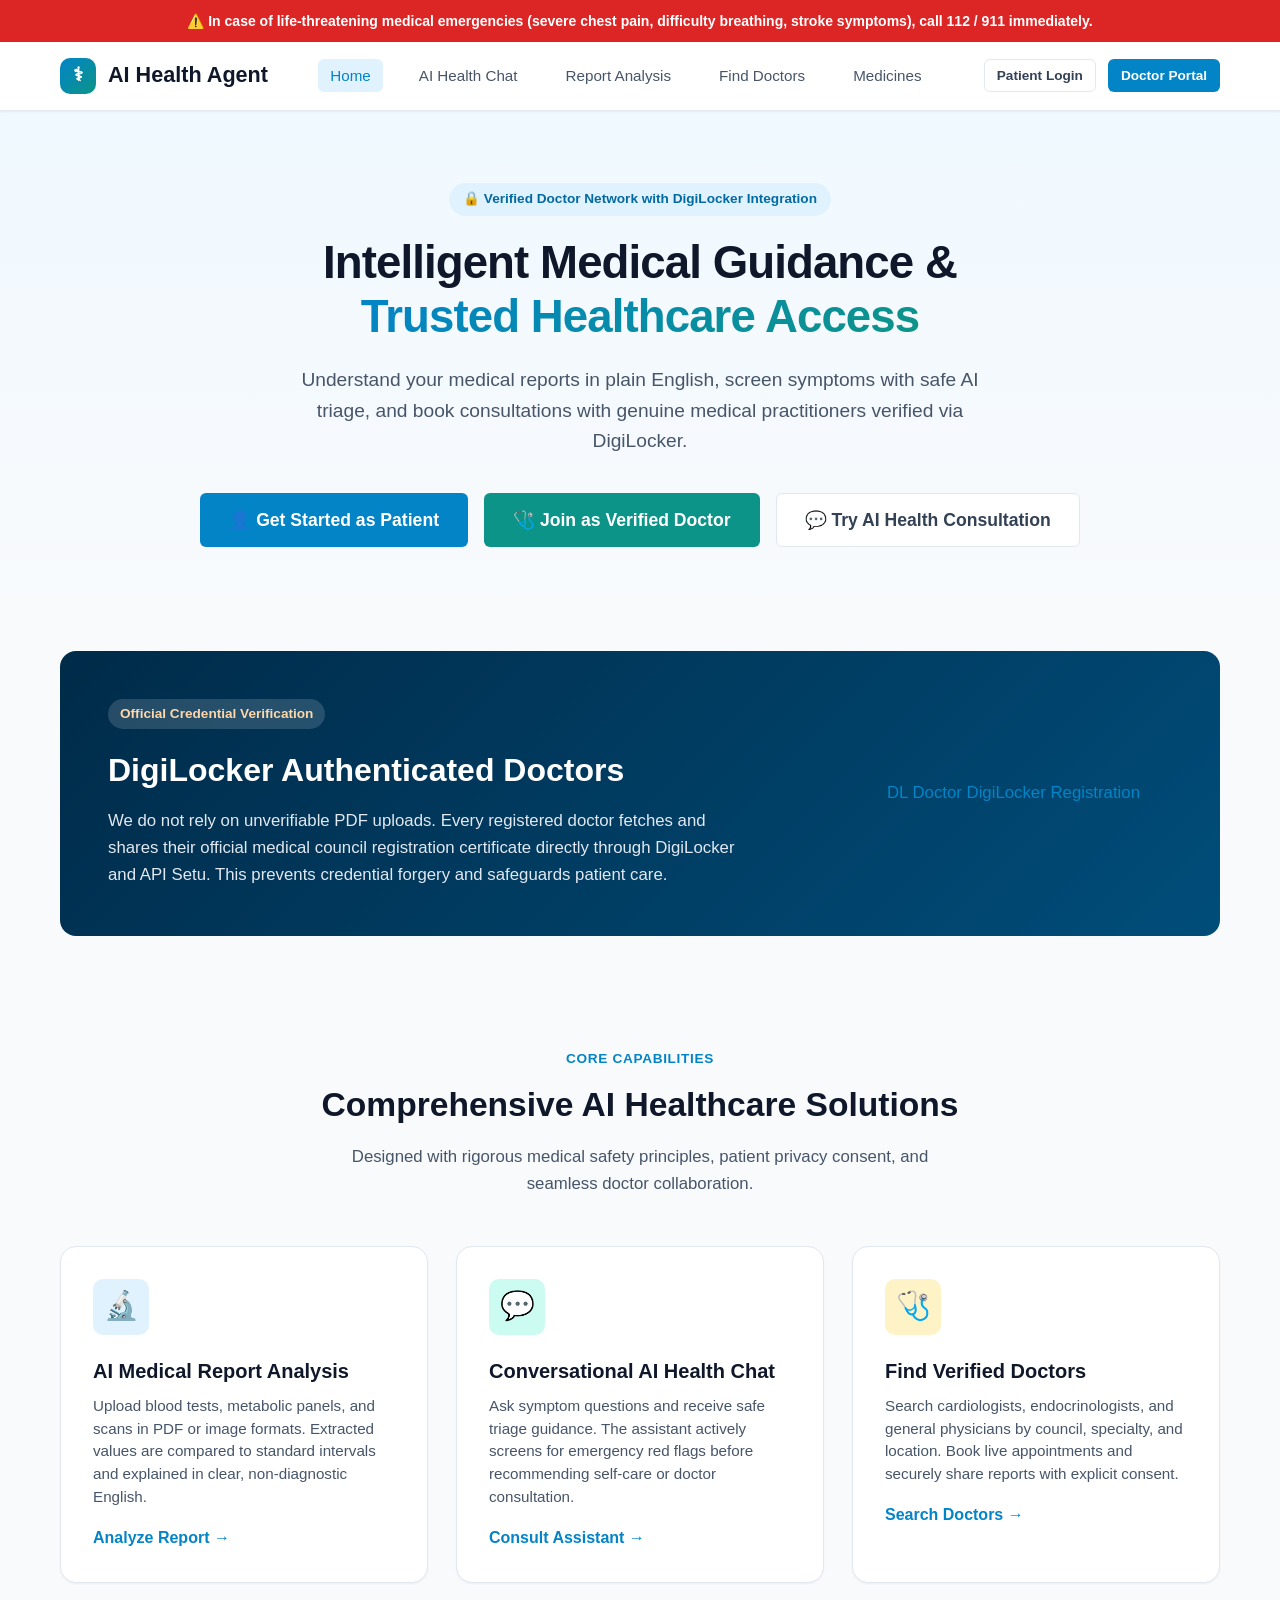
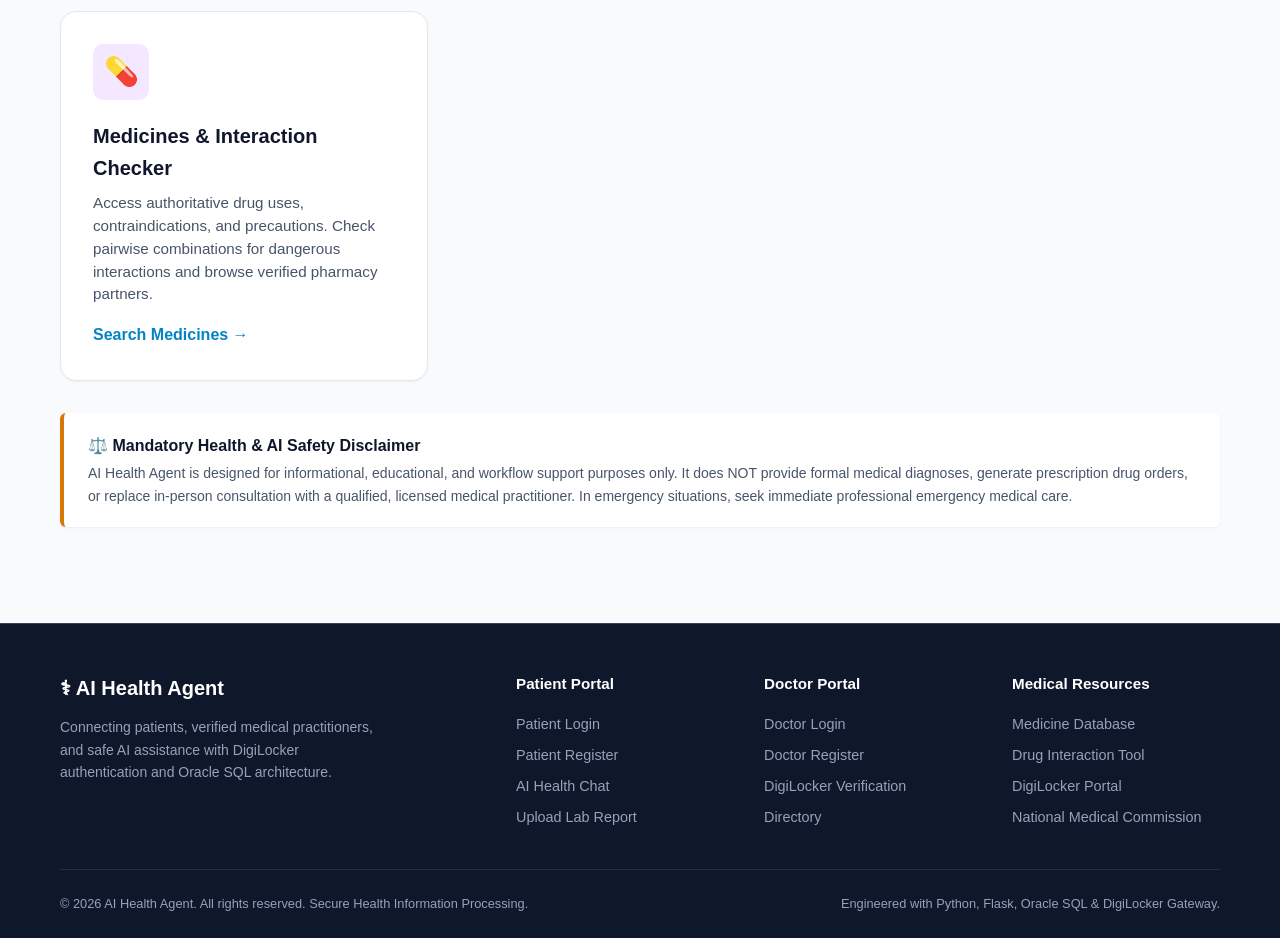
==== frontend/index.html @ 98cfba6a "Initial commit: Complete AI Health Agent with DigiLocker verification, Oracle SQL schema, Flask back" ====
<!DOCTYPE html>
<html lang="en">
<head>
  <meta charset="UTF-8">
  <meta name="viewport" content="width=device-width, initial-scale=1.0">
  <title>AI Health Agent — Intelligent Medical Guidance & Doctor Verification</title>
  <link rel="stylesheet" href="css/style.css">
</head>
<body>

  <!-- Emergency Warning Bar -->
  <div class="emergency-banner">
    ⚠️ In case of life-threatening medical emergencies (severe chest pain, difficulty breathing, stroke symptoms), call 112 / 911 immediately.
  </div>

  <!-- Navigation -->
  <header class="navbar">
    <div class="container nav-content">
      <a href="index.html" class="brand-logo">
        <div class="logo-icon">⚕</div>
        <span>AI Health Agent</span>
      </a>

      <nav>
        <ul class="nav-links">
          <li><a href="index.html" class="nav-link active">Home</a></li>
          <li><a href="health-chat.html" class="nav-link">AI Health Chat</a></li>
          <li><a href="report-analysis.html" class="nav-link">Report Analysis</a></li>
          <li><a href="doctor-search.html" class="nav-link">Find Doctors</a></li>
          <li><a href="medicine-search.html" class="nav-link">Medicines</a></li>
        </ul>
      </nav>

      <div class="nav-actions" id="nav-actions">
        <a href="patient-login.html" class="btn btn-outline btn-sm">Patient Login</a>
        <a href="doctor-login.html" class="btn btn-primary btn-sm">Doctor Portal</a>
      </div>
    </div>
  </header>

  <!-- Hero Section -->
  <section class="hero-section">
    <div class="container">
      <div class="hero-badge">
        🔒 Verified Doctor Network with DigiLocker Integration
      </div>
      <h1 class="hero-title">
        Intelligent Medical Guidance &<br><span>Trusted Healthcare Access</span>
      </h1>
      <p class="hero-subtitle">
        Understand your medical reports in plain English, screen symptoms with safe AI triage, and book consultations with genuine medical practitioners verified via DigiLocker.
      </p>

      <div class="hero-ctas">
        <a href="patient-register.html" class="btn btn-primary btn-lg">
          👤 Get Started as Patient
        </a>
        <a href="doctor-register.html" class="btn btn-secondary btn-lg">
          🩺 Join as Verified Doctor
        </a>
        <a href="health-chat.html" class="btn btn-outline btn-lg">
          💬 Try AI Health Consultation
        </a>
      </div>
    </div>
  </section>

  <!-- DigiLocker Spotlight Section -->
  <section class="container">
    <div class="verification-spotlight">
      <div class="spotlight-content">
        <div class="spotlight-badge">Official Credential Verification</div>
        <h2 class="spotlight-title">DigiLocker Authenticated Doctors</h2>
        <p class="spotlight-desc">
          We do not rely on unverifiable PDF uploads. Every registered doctor fetches and shares their official medical council registration certificate directly through DigiLocker and API Setu. This prevents credential forgery and safeguards patient care.
        </p>
      </div>
      <div>
        <a href="doctor-register.html" class="btn-digilocker" style="font-size:1.05rem; padding:1rem 2rem;">
          <span class="digilocker-emblem">DL</span> Doctor DigiLocker Registration
        </a>
      </div>
    </div>
  </section>

  <!-- Features Section -->
  <section class="features-section">
    <div class="container">
      <div class="section-header">
        <div class="section-tag">Core Capabilities</div>
        <h2 class="section-title">Comprehensive AI Healthcare Solutions</h2>
        <p class="section-desc">Designed with rigorous medical safety principles, patient privacy consent, and seamless doctor collaboration.</p>
      </div>

      <div class="features-grid">
        <!-- Feature 1: Report Analysis -->
        <div class="feature-card">
          <div class="feature-icon-wrapper icon-blue">🔬</div>
          <h3 class="feature-title">AI Medical Report Analysis</h3>
          <p class="feature-desc">
            Upload blood tests, metabolic panels, and scans in PDF or image formats. Extracted values are compared to standard intervals and explained in clear, non-diagnostic English.
          </p>
          <a href="report-analysis.html" style="display:inline-block; margin-top:1rem; font-weight:600;">Analyze Report →</a>
        </div>

        <!-- Feature 2: Conversational Triage -->
        <div class="feature-card">
          <div class="feature-icon-wrapper icon-teal">💬</div>
          <h3 class="feature-title">Conversational AI Health Chat</h3>
          <p class="feature-desc">
            Ask symptom questions and receive safe triage guidance. The assistant actively screens for emergency red flags before recommending self-care or doctor consultation.
          </p>
          <a href="health-chat.html" style="display:inline-block; margin-top:1rem; font-weight:600;">Consult Assistant →</a>
        </div>

        <!-- Feature 3: Verified Doctor Search -->
        <div class="feature-card">
          <div class="feature-icon-wrapper icon-amber">🩺</div>
          <h3 class="feature-title">Find Verified Doctors</h3>
          <p class="feature-desc">
            Search cardiologists, endocrinologists, and general physicians by council, specialty, and location. Book live appointments and securely share reports with explicit consent.
          </p>
          <a href="doctor-search.html" style="display:inline-block; margin-top:1rem; font-weight:600;">Search Doctors →</a>
        </div>

        <!-- Feature 4: Medicine Compendium -->
        <div class="feature-card">
          <div class="feature-icon-wrapper icon-purple">💊</div>
          <h3 class="feature-title">Medicines & Interaction Checker</h3>
          <p class="feature-desc">
            Access authoritative drug uses, contraindications, and precautions. Check pairwise combinations for dangerous interactions and browse verified pharmacy partners.
          </p>
          <a href="medicine-search.html" style="display:inline-block; margin-top:1rem; font-weight:600;">Search Medicines →</a>
        </div>
      </div>

      <!-- Legal and Medical Disclaimer -->
      <div class="disclaimer-card">
        <div class="disclaimer-title">
          ⚖️ Mandatory Health & AI Safety Disclaimer
        </div>
        <div class="disclaimer-text">
          AI Health Agent is designed for informational, educational, and workflow support purposes only. It does NOT provide formal medical diagnoses, generate prescription drug orders, or replace in-person consultation with a qualified, licensed medical practitioner. In emergency situations, seek immediate professional emergency medical care.
        </div>
      </div>
    </div>
  </section>

  <!-- Footer -->
  <footer class="footer">
    <div class="container">
      <div class="footer-grid">
        <div>
          <div class="footer-brand">⚕ AI Health Agent</div>
          <p class="footer-text">
            Connecting patients, verified medical practitioners, and safe AI assistance with DigiLocker authentication and Oracle SQL architecture.
          </p>
        </div>
        <div>
          <h4 class="footer-col-title">Patient Portal</h4>
          <ul class="footer-links">
            <li><a href="patient-login.html">Patient Login</a></li>
            <li><a href="patient-register.html">Patient Register</a></li>
            <li><a href="health-chat.html">AI Health Chat</a></li>
            <li><a href="report-analysis.html">Upload Lab Report</a></li>
          </ul>
        </div>
        <div>
          <h4 class="footer-col-title">Doctor Portal</h4>
          <ul class="footer-links">
            <li><a href="doctor-login.html">Doctor Login</a></li>
            <li><a href="doctor-register.html">Doctor Register</a></li>
            <li><a href="doctor-dashboard.html">DigiLocker Verification</a></li>
            <li><a href="doctor-search.html">Directory</a></li>
          </ul>
        </div>
        <div>
          <h4 class="footer-col-title">Medical Resources</h4>
          <ul class="footer-links">
            <li><a href="medicine-search.html">Medicine Database</a></li>
            <li><a href="medicine-search.html">Drug Interaction Tool</a></li>
            <li><a href="https://digitallocker.gov.in" target="_blank" rel="noopener">DigiLocker Portal</a></li>
            <li><a href="https://www.nmc.org.in" target="_blank" rel="noopener">National Medical Commission</a></li>
          </ul>
        </div>
      </div>

      <div class="footer-bottom">
        <div>&copy; 2026 AI Health Agent. All rights reserved. Secure Health Information Processing.</div>
        <div>Engineered with Python, Flask, Oracle SQL & DigiLocker Gateway.</div>
      </div>
    </div>
  </footer>

  <script src="js/auth.js"></script>
</body>
</html>
---- frontend/css/style.css ----
/* =============================================================================
   AI HEALTH AGENT — CORE DESIGN SYSTEM (style.css)
   Clean, accessible, medical-grade styling with responsive typography & colors
   ============================================================================= */

:root {
  --primary: #0284c7;         /* Clinical Blue */
  --primary-hover: #0369a1;
  --primary-light: #e0f2fe;
  --secondary: #0d9488;       /* Medical Teal */
  --secondary-hover: #0f766e;
  --secondary-light: #ccfbf1;
  --dark: #0f172a;            /* Slate Dark */
  --slate-700: #334155;
  --slate-600: #475569;
  --slate-400: #94a3b8;
  --slate-200: #e2e8f0;
  --slate-100: #f1f5f9;
  --slate-50: #f8fafc;
  --white: #ffffff;

  /* Status Colors */
  --success: #16a34a;
  --success-light: #dcfce7;
  --warning: #d97706;
  --warning-light: #fef3c7;
  --danger: #dc2626;          /* Emergency Red */
  --danger-light: #fee2e2;
  --info: #2563eb;
  --info-light: #dbeafe;

  /* DigiLocker Official Accent */
  --digilocker-blue: #003366;
  --digilocker-orange: #f26522;

  /* Fonts & Shadows */
  --font-main: -apple-system, BlinkMacSystemFont, "Segoe UI", Roboto, "Helvetica Neue", Arial, sans-serif;
  --shadow-sm: 0 1px 2px 0 rgb(0 0 0 / 0.05);
  --shadow-md: 0 4px 6px -1px rgb(0 0 0 / 0.1), 0 2px 4px -2px rgb(0 0 0 / 0.1);
  --shadow-lg: 0 10px 15px -3px rgb(0 0 0 / 0.1), 0 4px 6px -4px rgb(0 0 0 / 0.1);
  --radius-sm: 6px;
  --radius-md: 10px;
  --radius-lg: 16px;
  --radius-full: 9999px;
  --transition: all 0.2s ease-in-out;
}

*, *::before, *::after {
  box-sizing: border-box;
  margin: 0;
  padding: 0;
}

html {
  font-size: 16px;
  scroll-behavior: smooth;
}

body {
  font-family: var(--font-main);
  background-color: var(--slate-50);
  color: var(--slate-700);
  line-height: 1.6;
  min-height: 100vh;
  display: flex;
  flex-direction: column;
}

a {
  color: var(--primary);
  text-decoration: none;
  transition: var(--transition);
}
a:hover {
  color: var(--primary-hover);
  text-decoration: underline;
}

/* Container */
.container {
  width: 100%;
  max-width: 1200px;
  margin: 0 auto;
  padding: 0 1.25rem;
}

/* Top Emergency Notification Banner */
.emergency-banner {
  background-color: var(--danger);
  color: var(--white);
  padding: 0.6rem 1rem;
  font-size: 0.875rem;
  font-weight: 600;
  text-align: center;
  display: flex;
  align-items: center;
  justify-content: center;
  gap: 0.5rem;
}

/* Navbar */
.navbar {
  background-color: var(--white);
  border-bottom: 1px solid var(--slate-200);
  position: sticky;
  top: 0;
  z-index: 100;
  box-shadow: var(--shadow-sm);
}
.nav-content {
  display: flex;
  align-items: center;
  justify-content: space-between;
  height: 4.25rem;
}
.brand-logo {
  display: flex;
  align-items: center;
  gap: 0.75rem;
  font-size: 1.35rem;
  font-weight: 700;
  color: var(--dark);
  text-decoration: none;
}
.brand-logo:hover {
  text-decoration: none;
}
.logo-icon {
  width: 2.25rem;
  height: 2.25rem;
  background: linear-gradient(135deg, var(--primary), var(--secondary));
  color: var(--white);
  border-radius: var(--radius-md);
  display: flex;
  align-items: center;
  justify-content: center;
  font-size: 1.2rem;
  font-weight: 800;
}
.nav-links {
  display: flex;
  align-items: center;
  list-style: none;
  gap: 1.5rem;
}
.nav-link {
  color: var(--slate-600);
  font-weight: 500;
  font-size: 0.95rem;
  padding: 0.5rem 0.75rem;
  border-radius: var(--radius-sm);
}
.nav-link:hover, .nav-link.active {
  color: var(--primary);
  background-color: var(--primary-light);
  text-decoration: none;
}
.nav-actions {
  display: flex;
  align-items: center;
  gap: 0.75rem;
}

/* Mobile Toggle */
.mobile-toggle {
  display: none;
  background: none;
  border: none;
  font-size: 1.5rem;
  color: var(--dark);
  cursor: pointer;
}

/* Buttons */
.btn {
  display: inline-flex;
  align-items: center;
  justify-content: center;
  gap: 0.5rem;
  padding: 0.6rem 1.25rem;
  font-size: 0.95rem;
  font-weight: 600;
  border-radius: var(--radius-sm);
  border: 1px solid transparent;
  cursor: pointer;
  transition: var(--transition);
  text-decoration: none;
  line-height: 1.4;
}
.btn:hover {
  text-decoration: none;
}
.btn-primary {
  background-color: var(--primary);
  color: var(--white);
}
.btn-primary:hover {
  background-color: var(--primary-hover);
  color: var(--white);
}
.btn-secondary {
  background-color: var(--secondary);
  color: var(--white);
}
.btn-secondary:hover {
  background-color: var(--secondary-hover);
  color: var(--white);
}
.btn-outline {
  border-color: var(--slate-200);
  background-color: var(--white);
  color: var(--slate-700);
}
.btn-outline:hover {
  background-color: var(--slate-100);
  border-color: var(--slate-400);
}
.btn-outline-primary {
  border-color: var(--primary);
  color: var(--primary);
  background: transparent;
}
.btn-outline-primary:hover {
  background-color: var(--primary-light);
}
.btn-danger {
  background-color: var(--danger);
  color: var(--white);
}
.btn-danger:hover {
  background-color: #b91c1c;
}
.btn-sm {
  padding: 0.35rem 0.75rem;
  font-size: 0.85rem;
}
.btn-lg {
  padding: 0.85rem 1.75rem;
  font-size: 1.1rem;
}
.btn-block {
  width: 100%;
}

/* Hero Section */
.hero-section {
  padding: 4.5rem 0 3.5rem;
  background: linear-gradient(180deg, #f0f9ff 0%, var(--slate-50) 100%);
  text-align: center;
}
.hero-badge {
  display: inline-flex;
  align-items: center;
  gap: 0.5rem;
  background-color: var(--primary-light);
  color: var(--primary-hover);
  padding: 0.35rem 0.9rem;
  border-radius: var(--radius-full);
  font-size: 0.85rem;
  font-weight: 600;
  margin-bottom: 1.25rem;
}
.hero-title {
  font-size: 2.85rem;
  font-weight: 800;
  color: var(--dark);
  line-height: 1.2;
  margin-bottom: 1.25rem;
  letter-spacing: -0.02em;
}
.hero-title span {
  background: linear-gradient(135deg, var(--primary), var(--secondary));
  -webkit-background-clip: text;
  -webkit-text-fill-color: transparent;
}
.hero-subtitle {
  font-size: 1.2rem;
  color: var(--slate-600);
  max-width: 720px;
  margin: 0 auto 2.25rem;
}
.hero-ctas {
  display: flex;
  align-items: center;
  justify-content: center;
  gap: 1rem;
  flex-wrap: wrap;
}

/* Features Grid */
.features-section {
  padding: 4rem 0;
}
.section-header {
  text-align: center;
  max-width: 650px;
  margin: 0 auto 3rem;
}
.section-tag {
  color: var(--primary);
  font-weight: 700;
  font-size: 0.85rem;
  text-transform: uppercase;
  letter-spacing: 0.05em;
  margin-bottom: 0.5rem;
}
.section-title {
  font-size: 2.1rem;
  font-weight: 800;
  color: var(--dark);
  margin-bottom: 0.75rem;
}
.section-desc {
  color: var(--slate-600);
  font-size: 1.05rem;
}

.features-grid {
  display: grid;
  grid-template-columns: repeat(auto-fit, minmax(280px, 1fr));
  gap: 1.75rem;
}
.feature-card {
  background-color: var(--white);
  padding: 2rem;
  border-radius: var(--radius-lg);
  border: 1px solid var(--slate-200);
  box-shadow: var(--shadow-sm);
  transition: var(--transition);
}
.feature-card:hover {
  transform: translateY(-4px);
  box-shadow: var(--shadow-lg);
  border-color: var(--primary-light);
}
.feature-icon-wrapper {
  width: 3.5rem;
  height: 3.5rem;
  border-radius: var(--radius-md);
  display: flex;
  align-items: center;
  justify-content: center;
  font-size: 1.75rem;
  margin-bottom: 1.25rem;
}
.icon-blue { background-color: var(--primary-light); color: var(--primary); }
.icon-teal { background-color: var(--secondary-light); color: var(--secondary); }
.icon-amber { background-color: var(--warning-light); color: var(--warning); }
.icon-purple { background-color: #f3e8ff; color: #9333ea; }
.feature-title {
  font-size: 1.25rem;
  font-weight: 700;
  color: var(--dark);
  margin-bottom: 0.5rem;
}
.feature-desc {
  color: var(--slate-600);
  font-size: 0.95rem;
  line-height: 1.5;
}

/* Verification Banner Card */
.verification-spotlight {
  background: linear-gradient(135deg, #002b49 0%, #004d7a 100%);
  color: var(--white);
  border-radius: var(--radius-lg);
  padding: 3rem;
  margin: 3rem 0;
  display: flex;
  align-items: center;
  justify-content: space-between;
  gap: 2rem;
}
.spotlight-content {
  max-width: 650px;
}
.spotlight-badge {
  display: inline-flex;
  align-items: center;
  gap: 0.5rem;
  background-color: rgba(255, 255, 255, 0.15);
  color: #fed7aa;
  padding: 0.25rem 0.75rem;
  border-radius: var(--radius-full);
  font-size: 0.85rem;
  font-weight: 600;
  margin-bottom: 1rem;
}
.spotlight-title {
  font-size: 2rem;
  font-weight: 800;
  margin-bottom: 0.75rem;
}
.spotlight-desc {
  font-size: 1.05rem;
  color: #e2e8f0;
  line-height: 1.6;
}

/* Badges */
.badge {
  display: inline-flex;
  align-items: center;
  gap: 0.35rem;
  padding: 0.25rem 0.65rem;
  border-radius: var(--radius-full);
  font-size: 0.75rem;
  font-weight: 700;
  text-transform: uppercase;
  letter-spacing: 0.03em;
}
.badge-verified { background-color: var(--success-light); color: var(--success); }
.badge-pending { background-color: var(--warning-light); color: var(--warning); }
.badge-review { background-color: var(--info-light); color: var(--info); }
.badge-rejected { background-color: var(--danger-light); color: var(--danger); }
.badge-demo { background-color: #fef08a; color: #854d0e; }

/* Disclaimer Card */
.disclaimer-card {
  background-color: var(--white);
  border-left: 4px solid var(--warning);
  padding: 1.25rem 1.5rem;
  border-radius: var(--radius-sm);
  margin: 2rem 0;
  box-shadow: var(--shadow-sm);
}
.disclaimer-title {
  font-size: 1rem;
  font-weight: 700;
  color: var(--dark);
  margin-bottom: 0.25rem;
  display: flex;
  align-items: center;
  gap: 0.5rem;
}
.disclaimer-text {
  font-size: 0.875rem;
  color: var(--slate-600);
}

/* Footer */
.footer {
  margin-top: auto;
  background-color: var(--dark);
  color: var(--slate-400);
  padding: 3rem 0 1.5rem;
  border-top: 1px solid var(--slate-700);
  font-size: 0.9rem;
}
.footer-grid {
  display: grid;
  grid-template-columns: 2fr repeat(3, 1fr);
  gap: 2.5rem;
  margin-bottom: 2.5rem;
}
.footer-brand {
  color: var(--white);
  font-weight: 700;
  font-size: 1.25rem;
  margin-bottom: 0.75rem;
  display: flex;
  align-items: center;
  gap: 0.5rem;
}
.footer-text {
  font-size: 0.875rem;
  line-height: 1.6;
  max-width: 320px;
}
.footer-col-title {
  color: var(--white);
  font-weight: 600;
  font-size: 0.95rem;
  margin-bottom: 1rem;
}
.footer-links {
  list-style: none;
  display: flex;
  flex-direction: column;
  gap: 0.5rem;
}
.footer-links a {
  color: var(--slate-400);
}
.footer-links a:hover {
  color: var(--white);
  text-decoration: none;
}
.footer-bottom {
  border-top: 1px solid rgba(255, 255, 255, 0.1);
  padding-top: 1.5rem;
  display: flex;
  justify-content: space-between;
  align-items: center;
  font-size: 0.8rem;
}

/* Mobile Responsive */
@media (max-width: 900px) {
  .hero-title { font-size: 2.2rem; }
  .verification-spotlight { flex-direction: column; text-align: center; padding: 2rem; }
  .footer-grid { grid-template-columns: 1fr 1fr; }
  .nav-links { display: none; }
  .mobile-toggle { display: block; }
}
@media (max-width: 600px) {
  .hero-title { font-size: 1.85rem; }
  .footer-grid { grid-template-columns: 1fr; gap: 1.5rem; }
  .footer-bottom { flex-direction: column; gap: 0.75rem; text-align: center; }
}
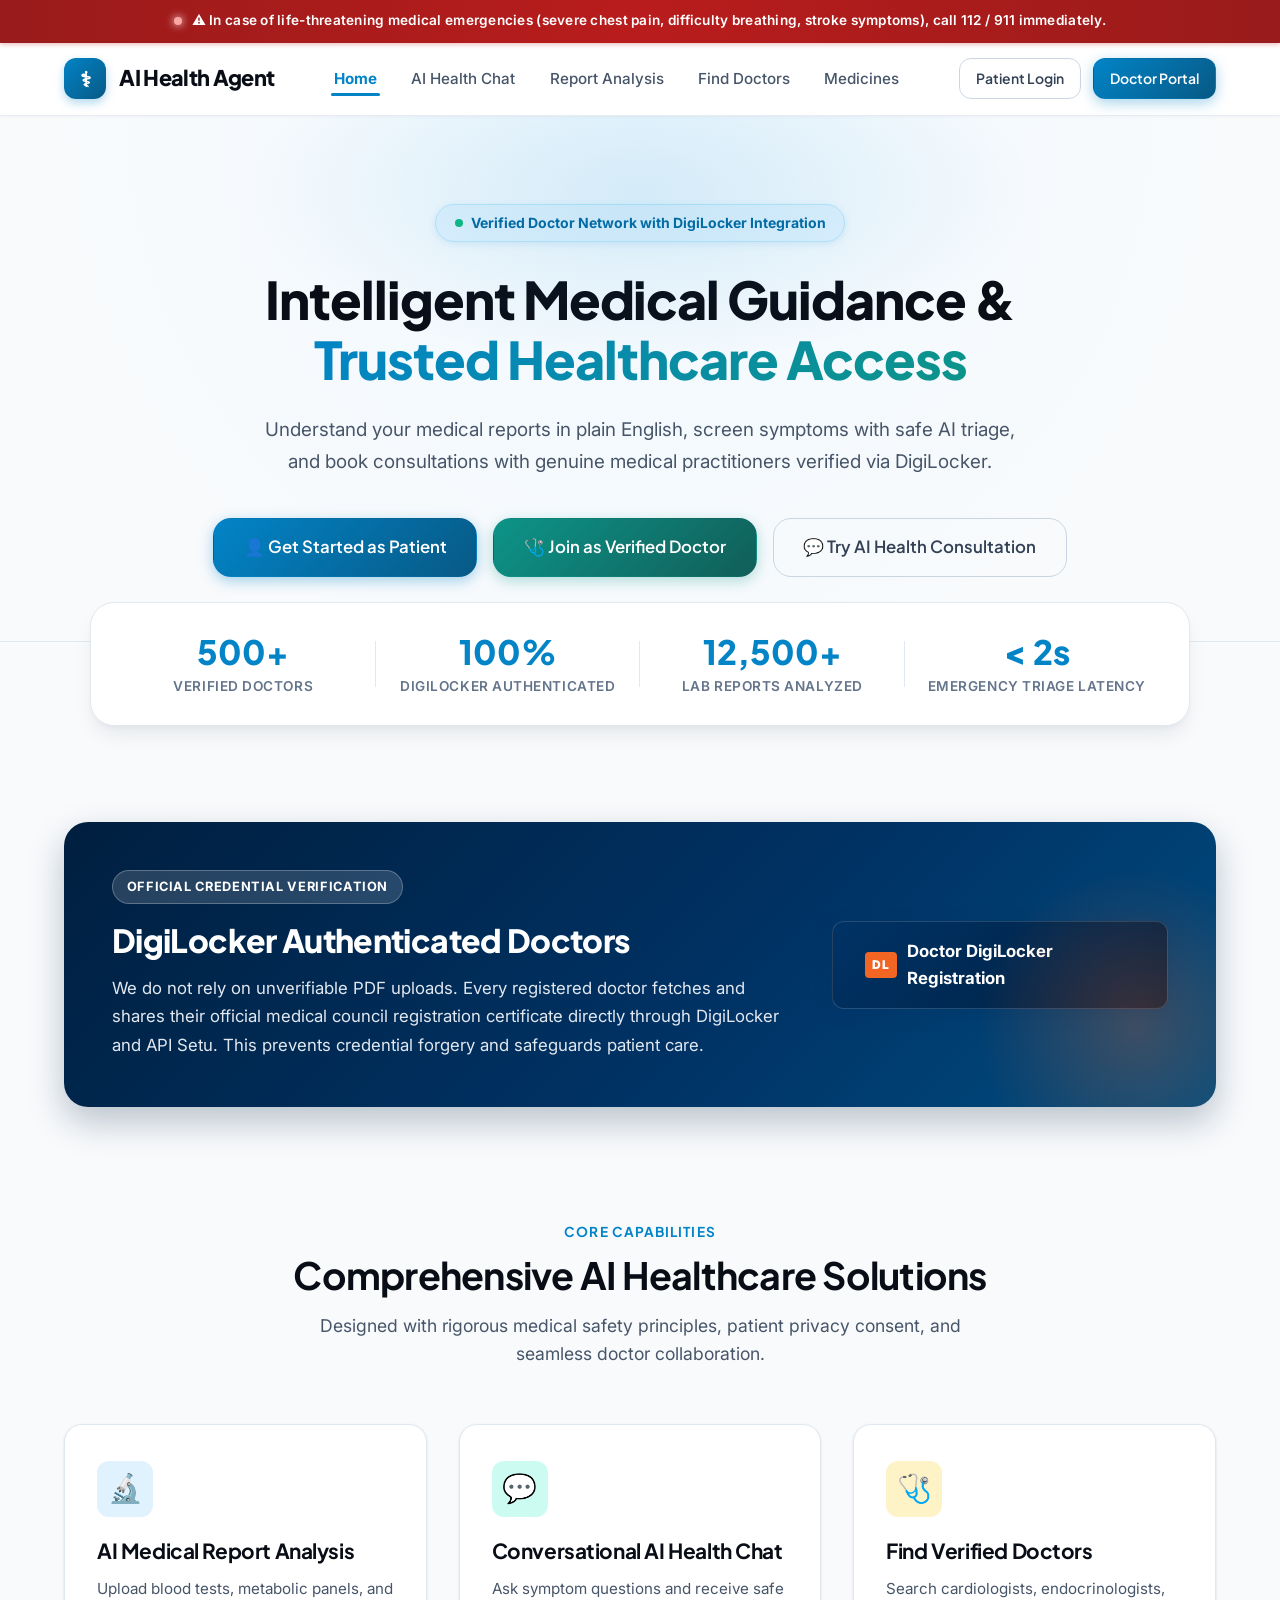
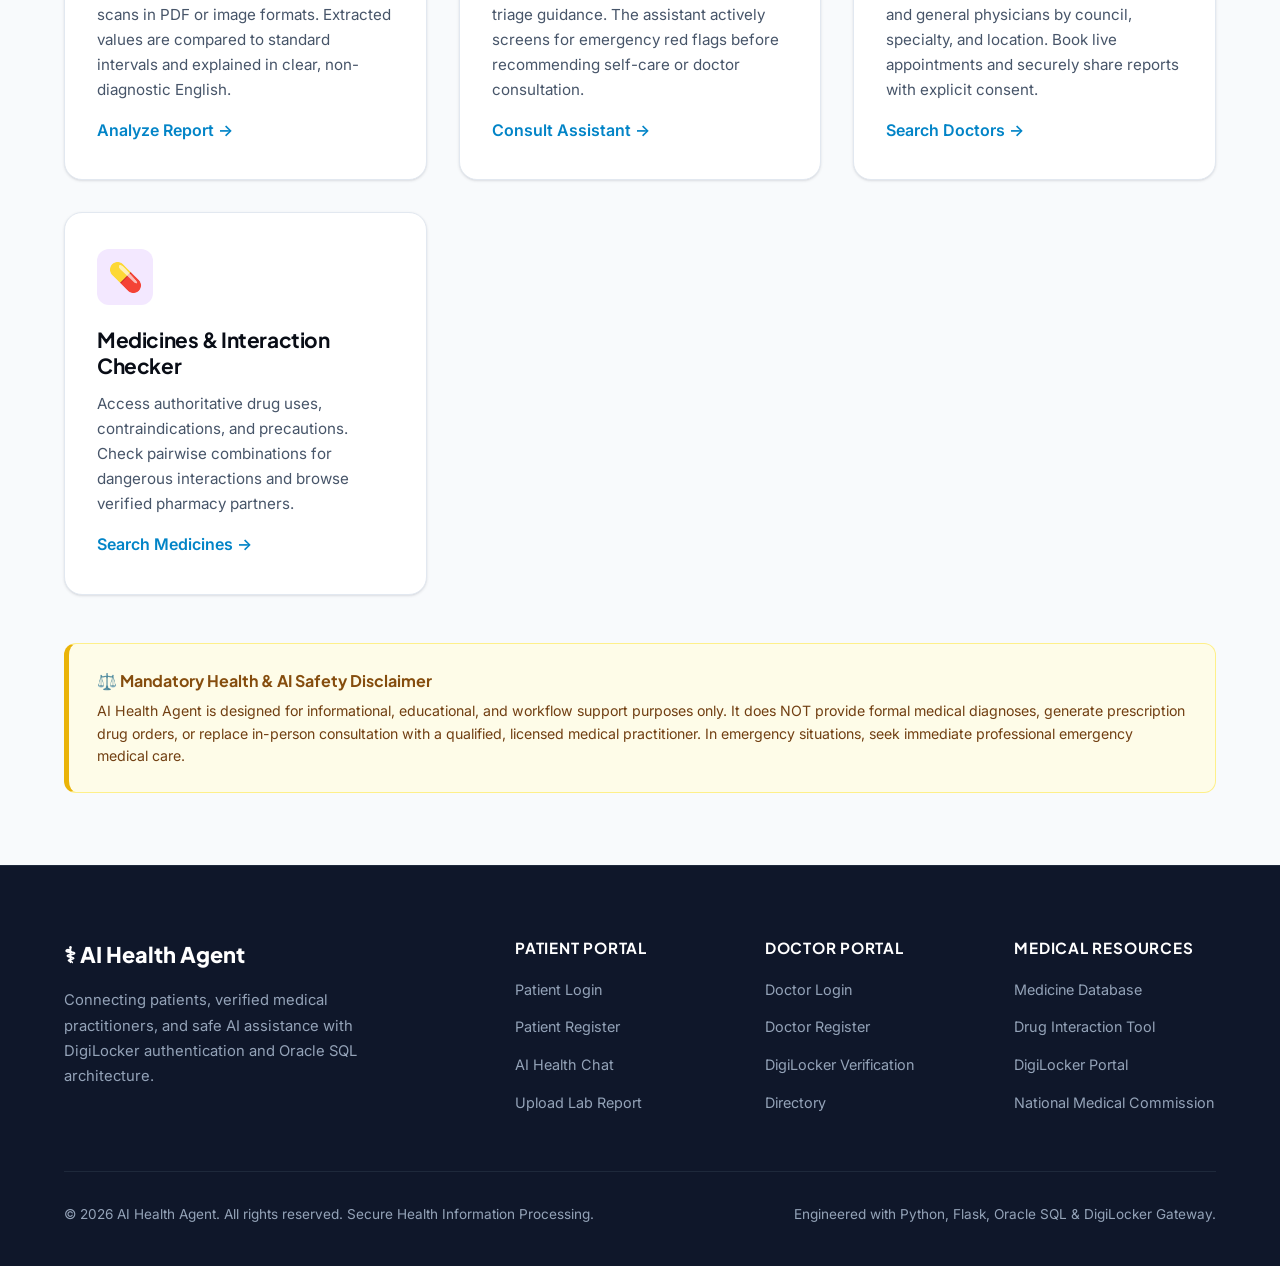
==== commit f990a50a: "Elevate UI design system to presentation-grade standard with Plus Jakarta Sans, clinical elevation, " ====
--- a/frontend/index.html
+++ b/frontend/index.html
@@ -10,6 +10,7 @@
 
   <!-- Emergency Warning Bar -->
   <div class="emergency-banner">
+    <span class="pulse-dot"></span>
     ⚠️ In case of life-threatening medical emergencies (severe chest pain, difficulty breathing, stroke symptoms), call 112 / 911 immediately.
   </div>
 
@@ -42,7 +43,7 @@
   <section class="hero-section">
     <div class="container">
       <div class="hero-badge">
-        🔒 Verified Doctor Network with DigiLocker Integration
+        <span class="pulse-indicator green"></span> Verified Doctor Network with DigiLocker Integration
       </div>
       <h1 class="hero-title">
         Intelligent Medical Guidance &<br><span>Trusted Healthcare Access</span>
@@ -64,6 +65,28 @@
       </div>
     </div>
   </section>
+
+  <!-- Presentation Stats Banner -->
+  <div class="container">
+    <div class="stats-banner">
+      <div class="stat-item">
+        <div class="stat-number">500+</div>
+        <div class="stat-label">Verified Doctors</div>
+      </div>
+      <div class="stat-item">
+        <div class="stat-number">100%</div>
+        <div class="stat-label">DigiLocker Authenticated</div>
+      </div>
+      <div class="stat-item">
+        <div class="stat-number">12,500+</div>
+        <div class="stat-label">Lab Reports Analyzed</div>
+      </div>
+      <div class="stat-item">
+        <div class="stat-number">&lt; 2s</div>
+        <div class="stat-label">Emergency Triage Latency</div>
+      </div>
+    </div>
+  </div>
 
   <!-- DigiLocker Spotlight Section -->
   <section class="container">
--- a/frontend/css/style.css
+++ b/frontend/css/style.css
@@ -1,48 +1,75 @@
 /* =============================================================================
-   AI HEALTH AGENT — CORE DESIGN SYSTEM (style.css)
-   Clean, accessible, medical-grade styling with responsive typography & colors
+   AI HEALTH AGENT — HIGH-IMPACT CLINICAL DESIGN SYSTEM (style.css)
+   Clean, modern, accessible presentation-grade styling with Plus Jakarta Sans & Inter
    ============================================================================= */
 
+@import url('https://fonts.googleapis.com/css2?family=Plus+Jakarta+Sans:wght@400;500;600;700;800&family=Inter:wght@400;500;600;700&display=swap');
+
 :root {
-  --primary: #0284c7;         /* Clinical Blue */
+  /* Color Palette */
+  --primary: #0284c7;            /* Ocean Clinical Blue */
   --primary-hover: #0369a1;
   --primary-light: #e0f2fe;
-  --secondary: #0d9488;       /* Medical Teal */
+  --primary-gradient: linear-gradient(135deg, #0284c7 0%, #075985 100%);
+  --secondary: #0d9488;          /* Medical Teal */
   --secondary-hover: #0f766e;
   --secondary-light: #ccfbf1;
-  --dark: #0f172a;            /* Slate Dark */
+  --secondary-gradient: linear-gradient(135deg, #0d9488 0%, #115e59 100%);
+
+  /* Neutrals */
+  --dark: #090d16;
+  --dark-surface: #0f172a;
+  --slate-900: #0f172a;
+  --slate-800: #1e293b;
   --slate-700: #334155;
   --slate-600: #475569;
+  --slate-500: #64748b;
   --slate-400: #94a3b8;
+  --slate-300: #cbd5e1;
   --slate-200: #e2e8f0;
   --slate-100: #f1f5f9;
   --slate-50: #f8fafc;
   --white: #ffffff;
 
   /* Status Colors */
-  --success: #16a34a;
-  --success-light: #dcfce7;
-  --warning: #d97706;
+  --success: #10b981;
+  --success-light: #d1fae5;
+  --success-dark: #047857;
+  --warning: #f59e0b;
   --warning-light: #fef3c7;
-  --danger: #dc2626;          /* Emergency Red */
+  --warning-dark: #b45309;
+  --danger: #ef4444;             /* Emergency Red */
   --danger-light: #fee2e2;
-  --info: #2563eb;
+  --danger-dark: #b91c1c;
+  --info: #3b82f6;
   --info-light: #dbeafe;
 
-  /* DigiLocker Official Accent */
+  /* DigiLocker Official Accents */
   --digilocker-blue: #003366;
   --digilocker-orange: #f26522;
-
-  /* Fonts & Shadows */
-  --font-main: -apple-system, BlinkMacSystemFont, "Segoe UI", Roboto, "Helvetica Neue", Arial, sans-serif;
-  --shadow-sm: 0 1px 2px 0 rgb(0 0 0 / 0.05);
-  --shadow-md: 0 4px 6px -1px rgb(0 0 0 / 0.1), 0 2px 4px -2px rgb(0 0 0 / 0.1);
-  --shadow-lg: 0 10px 15px -3px rgb(0 0 0 / 0.1), 0 4px 6px -4px rgb(0 0 0 / 0.1);
-  --radius-sm: 6px;
-  --radius-md: 10px;
-  --radius-lg: 16px;
+  --digilocker-gradient: linear-gradient(135deg, #003366 0%, #001f3f 100%);
+
+  /* Typography */
+  --font-heading: 'Plus Jakarta Sans', -apple-system, BlinkMacSystemFont, "Segoe UI", Roboto, sans-serif;
+  --font-main: 'Inter', -apple-system, BlinkMacSystemFont, "Segoe UI", Roboto, sans-serif;
+
+  /* Elevation Shadows */
+  --shadow-xs: 0 1px 2px 0 rgba(16, 24, 40, 0.05);
+  --shadow-sm: 0 1px 3px 0 rgba(16, 24, 40, 0.1), 0 1px 2px -1px rgba(16, 24, 40, 0.1);
+  --shadow-md: 0 4px 8px -2px rgba(16, 24, 40, 0.1), 0 2px 4px -2px rgba(16, 24, 40, 0.06);
+  --shadow-lg: 0 12px 20px -4px rgba(16, 24, 40, 0.08), 0 4px 6px -2px rgba(16, 24, 40, 0.03);
+  --shadow-xl: 0 20px 28px -4px rgba(16, 24, 40, 0.12), 0 8px 10px -4px rgba(16, 24, 40, 0.04);
+  --shadow-glow: 0 0 25px rgba(2, 132, 199, 0.25);
+  --shadow-success-glow: 0 0 20px rgba(16, 185, 129, 0.25);
+
+  /* Borders & Radius */
+  --radius-xs: 4px;
+  --radius-sm: 8px;
+  --radius-md: 12px;
+  --radius-lg: 18px;
+  --radius-xl: 24px;
   --radius-full: 9999px;
-  --transition: all 0.2s ease-in-out;
+  --transition: all 0.25s cubic-bezier(0.16, 1, 0.3, 1);
 }
 
 *, *::before, *::after {
@@ -64,6 +91,15 @@
   min-height: 100vh;
   display: flex;
   flex-direction: column;
+  -webkit-font-smoothing: antialiased;
+}
+
+h1, h2, h3, h4, h5, h6 {
+  font-family: var(--font-heading);
+  color: var(--dark);
+  font-weight: 700;
+  letter-spacing: -0.02em;
+  line-height: 1.25;
 }
 
 a {
@@ -73,211 +109,303 @@
 }
 a:hover {
   color: var(--primary-hover);
-  text-decoration: underline;
 }
 
 /* Container */
 .container {
   width: 100%;
   max-width: 1200px;
-  margin: 0 auto;
-  padding: 0 1.25rem;
-}
-
-/* Top Emergency Notification Banner */
+  margin-left: auto;
+  margin-right: auto;
+  padding-left: 1.5rem;
+  padding-right: 1.5rem;
+}
+
+/* Emergency Warning Banner */
 .emergency-banner {
-  background-color: var(--danger);
-  color: var(--white);
-  padding: 0.6rem 1rem;
-  font-size: 0.875rem;
+  background: linear-gradient(90deg, #991b1b 0%, #b91c1c 50%, #991b1b 100%);
+  color: #fff;
+  font-size: 0.85rem;
   font-weight: 600;
+  padding: 0.65rem 1rem;
   text-align: center;
-  display: flex;
+  letter-spacing: 0.02em;
+  display: flex;
+  align-items: center;
+  justify-content: center;
+  gap: 0.6rem;
+  box-shadow: 0 2px 4px rgba(185, 28, 28, 0.25);
+  position: relative;
+  z-index: 100;
+}
+.emergency-banner span.pulse-dot {
+  width: 8px;
+  height: 8px;
+  border-radius: 50%;
+  background: #fca5a5;
+  box-shadow: 0 0 8px #fff;
+  animation: pulse-emergency 1.5s infinite;
+}
+@keyframes pulse-emergency {
+  0%, 100% { opacity: 1; transform: scale(1); }
+  50% { opacity: 0.4; transform: scale(0.85); }
+}
+
+/* Glassmorphic Navbar */
+.navbar {
+  position: sticky;
+  top: 0;
+  z-index: 90;
+  background: rgba(255, 255, 255, 0.88);
+  backdrop-filter: blur(16px);
+  -webkit-backdrop-filter: blur(16px);
+  border-bottom: 1px solid rgba(226, 232, 240, 0.8);
+  box-shadow: 0 1px 3px rgba(0, 0, 0, 0.03);
+  transition: var(--transition);
+}
+.nav-content {
+  display: flex;
+  align-items: center;
+  justify-content: space-between;
+  height: 4.5rem;
+}
+.brand-logo {
+  display: flex;
+  align-items: center;
+  gap: 0.85rem;
+  font-family: var(--font-heading);
+  font-size: 1.35rem;
+  font-weight: 800;
+  color: var(--dark);
+  text-decoration: none;
+  letter-spacing: -0.03em;
+}
+.brand-logo:hover {
+  text-decoration: none;
+  color: var(--dark);
+}
+.logo-icon {
+  width: 2.6rem;
+  height: 2.6rem;
+  background: var(--primary-gradient);
+  color: #fff;
+  border-radius: var(--radius-md);
+  display: flex;
+  align-items: center;
+  justify-content: center;
+  font-size: 1.3rem;
+  font-weight: bold;
+  box-shadow: 0 4px 10px rgba(2, 132, 199, 0.3);
+  transition: var(--transition);
+}
+.brand-logo:hover .logo-icon {
+  transform: rotate(6deg) scale(1.05);
+}
+
+.nav-links {
+  display: flex;
+  list-style: none;
+  gap: 1.75rem;
+  align-items: center;
+}
+.nav-link {
+  font-size: 0.95rem;
+  font-weight: 500;
+  color: var(--slate-600);
+  transition: var(--transition);
+  position: relative;
+  padding: 0.5rem 0.2rem;
+}
+.nav-link:hover {
+  color: var(--primary);
+  text-decoration: none;
+}
+.nav-link.active {
+  color: var(--primary);
+  font-weight: 700;
+}
+.nav-link.active::after {
+  content: '';
+  position: absolute;
+  bottom: 0;
+  left: 0;
+  right: 0;
+  height: 2.5px;
+  background: var(--primary);
+  border-radius: var(--radius-full);
+}
+
+.nav-actions {
+  display: flex;
+  align-items: center;
+  gap: 0.75rem;
+}
+
+/* Modern Interactive Buttons */
+.btn {
+  display: inline-flex;
   align-items: center;
   justify-content: center;
   gap: 0.5rem;
-}
-
-/* Navbar */
-.navbar {
-  background-color: var(--white);
-  border-bottom: 1px solid var(--slate-200);
-  position: sticky;
-  top: 0;
-  z-index: 100;
-  box-shadow: var(--shadow-sm);
-}
-.nav-content {
-  display: flex;
-  align-items: center;
-  justify-content: space-between;
-  height: 4.25rem;
-}
-.brand-logo {
-  display: flex;
-  align-items: center;
-  gap: 0.75rem;
-  font-size: 1.35rem;
-  font-weight: 700;
-  color: var(--dark);
-  text-decoration: none;
-}
-.brand-logo:hover {
-  text-decoration: none;
-}
-.logo-icon {
-  width: 2.25rem;
-  height: 2.25rem;
-  background: linear-gradient(135deg, var(--primary), var(--secondary));
-  color: var(--white);
+  font-family: var(--font-heading);
+  font-weight: 600;
   border-radius: var(--radius-md);
-  display: flex;
-  align-items: center;
-  justify-content: center;
-  font-size: 1.2rem;
-  font-weight: 800;
-}
-.nav-links {
-  display: flex;
-  align-items: center;
-  list-style: none;
-  gap: 1.5rem;
-}
-.nav-link {
-  color: var(--slate-600);
-  font-weight: 500;
-  font-size: 0.95rem;
-  padding: 0.5rem 0.75rem;
-  border-radius: var(--radius-sm);
-}
-.nav-link:hover, .nav-link.active {
-  color: var(--primary);
-  background-color: var(--primary-light);
-  text-decoration: none;
-}
-.nav-actions {
-  display: flex;
-  align-items: center;
-  gap: 0.75rem;
-}
-
-/* Mobile Toggle */
-.mobile-toggle {
-  display: none;
-  background: none;
-  border: none;
-  font-size: 1.5rem;
-  color: var(--dark);
-  cursor: pointer;
-}
-
-/* Buttons */
-.btn {
-  display: inline-flex;
-  align-items: center;
-  justify-content: center;
-  gap: 0.5rem;
-  padding: 0.6rem 1.25rem;
-  font-size: 0.95rem;
-  font-weight: 600;
-  border-radius: var(--radius-sm);
   border: 1px solid transparent;
   cursor: pointer;
   transition: var(--transition);
+  white-space: nowrap;
   text-decoration: none;
-  line-height: 1.4;
 }
 .btn:hover {
   text-decoration: none;
-}
+  transform: translateY(-2px);
+}
+.btn:active {
+  transform: translateY(0);
+}
+
+.btn-sm {
+  padding: 0.5rem 1rem;
+  font-size: 0.875rem;
+}
+.btn-md {
+  padding: 0.75rem 1.4rem;
+  font-size: 0.95rem;
+}
+.btn-lg {
+  padding: 0.95rem 1.85rem;
+  font-size: 1.05rem;
+  border-radius: var(--radius-lg);
+}
+
 .btn-primary {
-  background-color: var(--primary);
-  color: var(--white);
+  background: var(--primary-gradient);
+  color: #fff;
+  box-shadow: 0 4px 14px rgba(2, 132, 199, 0.35);
 }
 .btn-primary:hover {
-  background-color: var(--primary-hover);
-  color: var(--white);
-}
+  box-shadow: 0 6px 20px rgba(2, 132, 199, 0.45);
+  color: #fff;
+}
+
 .btn-secondary {
-  background-color: var(--secondary);
-  color: var(--white);
+  background: var(--secondary-gradient);
+  color: #fff;
+  box-shadow: 0 4px 14px rgba(13, 148, 136, 0.3);
 }
 .btn-secondary:hover {
-  background-color: var(--secondary-hover);
-  color: var(--white);
-}
+  box-shadow: 0 6px 20px rgba(13, 148, 136, 0.4);
+  color: #fff;
+}
+
 .btn-outline {
-  border-color: var(--slate-200);
-  background-color: var(--white);
+  background: transparent;
+  border-color: var(--slate-300);
   color: var(--slate-700);
 }
 .btn-outline:hover {
-  background-color: var(--slate-100);
+  background: var(--slate-100);
   border-color: var(--slate-400);
-}
-.btn-outline-primary {
-  border-color: var(--primary);
-  color: var(--primary);
-  background: transparent;
-}
-.btn-outline-primary:hover {
-  background-color: var(--primary-light);
-}
+  color: var(--dark);
+}
+
 .btn-danger {
-  background-color: var(--danger);
-  color: var(--white);
+  background: linear-gradient(135deg, #ef4444 0%, #b91c1c 100%);
+  color: #fff;
+  box-shadow: 0 4px 12px rgba(239, 68, 68, 0.3);
 }
 .btn-danger:hover {
-  background-color: #b91c1c;
-}
-.btn-sm {
-  padding: 0.35rem 0.75rem;
-  font-size: 0.85rem;
-}
-.btn-lg {
-  padding: 0.85rem 1.75rem;
-  font-size: 1.1rem;
-}
-.btn-block {
-  width: 100%;
-}
-
-/* Hero Section */
+  color: #fff;
+  box-shadow: 0 6px 16px rgba(239, 68, 68, 0.45);
+}
+
+.btn-digilocker {
+  background: var(--digilocker-gradient);
+  color: #fff;
+  border: 1px solid rgba(255, 255, 255, 0.15);
+  box-shadow: 0 4px 16px rgba(0, 51, 102, 0.35);
+  display: inline-flex;
+  align-items: center;
+  gap: 0.65rem;
+  font-weight: 700;
+  border-radius: var(--radius-md);
+  padding: 0.85rem 1.5rem;
+  transition: var(--transition);
+}
+.btn-digilocker:hover {
+  background: linear-gradient(135deg, #004080 0%, #00264d 100%);
+  color: #fff;
+  box-shadow: 0 6px 22px rgba(0, 51, 102, 0.5);
+  transform: translateY(-2px);
+  text-decoration: none;
+}
+.digilocker-emblem {
+  background: var(--digilocker-orange);
+  color: #fff;
+  font-weight: 900;
+  font-size: 0.75rem;
+  letter-spacing: 0.05em;
+  padding: 0.2rem 0.45rem;
+  border-radius: var(--radius-xs);
+  display: inline-flex;
+  align-items: center;
+  justify-content: center;
+}
+
+/* =============================================================================
+   HERO SECTION
+   ============================================================================= */
 .hero-section {
-  padding: 4.5rem 0 3.5rem;
-  background: linear-gradient(180deg, #f0f9ff 0%, var(--slate-50) 100%);
+  position: relative;
+  padding: 5.5rem 0 4rem;
+  background: radial-gradient(circle at 50% 0%, #f0f9ff 0%, #f8fafc 70%);
+  border-bottom: 1px solid var(--slate-200);
+  overflow: hidden;
   text-align: center;
+}
+.hero-section::before {
+  content: '';
+  position: absolute;
+  top: -100px;
+  left: 50%;
+  transform: translateX(-50%);
+  width: 800px;
+  height: 350px;
+  background: radial-gradient(ellipse at center, rgba(2, 132, 199, 0.12) 0%, rgba(255, 255, 255, 0) 70%);
+  pointer-events: none;
 }
 .hero-badge {
   display: inline-flex;
   align-items: center;
   gap: 0.5rem;
-  background-color: var(--primary-light);
-  color: var(--primary-hover);
-  padding: 0.35rem 0.9rem;
+  padding: 0.45rem 1.15rem;
+  background: #e0f2fe;
+  color: #0369a1;
+  border: 1px solid #bae6fd;
   border-radius: var(--radius-full);
-  font-size: 0.85rem;
-  font-weight: 600;
-  margin-bottom: 1.25rem;
+  font-size: 0.875rem;
+  font-weight: 700;
+  margin-bottom: 1.75rem;
+  box-shadow: 0 2px 8px rgba(2, 132, 199, 0.12);
 }
 .hero-title {
-  font-size: 2.85rem;
+  font-size: 3.25rem;
   font-weight: 800;
+  line-height: 1.15;
   color: var(--dark);
-  line-height: 1.2;
-  margin-bottom: 1.25rem;
-  letter-spacing: -0.02em;
+  margin-bottom: 1.5rem;
 }
 .hero-title span {
-  background: linear-gradient(135deg, var(--primary), var(--secondary));
+  background: linear-gradient(135deg, #0284c7 0%, #0d9488 100%);
   -webkit-background-clip: text;
   -webkit-text-fill-color: transparent;
 }
 .hero-subtitle {
-  font-size: 1.2rem;
+  max-width: 760px;
+  margin: 0 auto 2.5rem;
+  font-size: 1.18rem;
   color: var(--slate-600);
-  max-width: 720px;
-  margin: 0 auto 2.25rem;
+  line-height: 1.7;
 }
 .hero-ctas {
   display: flex;
@@ -287,51 +415,160 @@
   flex-wrap: wrap;
 }
 
-/* Features Grid */
+/* =============================================================================
+   STATS METRICS COUNTER BAR (Presentation Feature)
+   ============================================================================= */
+.stats-banner {
+  background: var(--white);
+  border: 1px solid var(--slate-200);
+  border-radius: var(--radius-xl);
+  padding: 1.75rem 2rem;
+  margin: -2.5rem auto 3.5rem;
+  max-width: 1100px;
+  box-shadow: var(--shadow-lg);
+  display: grid;
+  grid-template-columns: repeat(4, 1fr);
+  gap: 1.5rem;
+  position: relative;
+  z-index: 10;
+}
+.stat-item {
+  text-align: center;
+  position: relative;
+}
+.stat-item:not(:last-child)::after {
+  content: '';
+  position: absolute;
+  right: -0.75rem;
+  top: 15%;
+  height: 70%;
+  width: 1px;
+  background-color: var(--slate-200);
+}
+.stat-number {
+  font-family: var(--font-heading);
+  font-size: 2.1rem;
+  font-weight: 800;
+  color: var(--primary);
+  line-height: 1.2;
+}
+.stat-label {
+  font-size: 0.85rem;
+  font-weight: 600;
+  color: var(--slate-500);
+  margin-top: 0.25rem;
+  text-transform: uppercase;
+  letter-spacing: 0.04em;
+}
+
+/* =============================================================================
+   DIGILOCKER SPOTLIGHT
+   ============================================================================= */
+.verification-spotlight {
+  background: linear-gradient(135deg, #001f3f 0%, #003366 60%, #004d80 100%);
+  color: #fff;
+  border-radius: var(--radius-xl);
+  padding: 3rem;
+  margin: 2.5rem 0;
+  display: flex;
+  align-items: center;
+  justify-content: space-between;
+  gap: 2.5rem;
+  box-shadow: 0 15px 35px rgba(0, 31, 63, 0.25);
+  position: relative;
+  overflow: hidden;
+}
+.verification-spotlight::before {
+  content: '';
+  position: absolute;
+  right: -80px;
+  bottom: -80px;
+  width: 320px;
+  height: 320px;
+  border-radius: 50%;
+  background: radial-gradient(circle, rgba(242, 101, 34, 0.25) 0%, transparent 70%);
+  pointer-events: none;
+}
+.spotlight-content {
+  max-width: 680px;
+}
+.spotlight-badge {
+  display: inline-flex;
+  align-items: center;
+  gap: 0.4rem;
+  background: rgba(255, 255, 255, 0.15);
+  border: 1px solid rgba(255, 255, 255, 0.25);
+  color: #fff;
+  font-size: 0.8rem;
+  font-weight: 700;
+  padding: 0.35rem 0.85rem;
+  border-radius: var(--radius-full);
+  margin-bottom: 1rem;
+  letter-spacing: 0.05em;
+  text-transform: uppercase;
+}
+.spotlight-title {
+  color: #fff;
+  font-size: 2rem;
+  font-weight: 800;
+  margin-bottom: 0.85rem;
+}
+.spotlight-desc {
+  color: #e2e8f0;
+  font-size: 1.05rem;
+  line-height: 1.7;
+}
+
+/* =============================================================================
+   FEATURES GRID
+   ============================================================================= */
 .features-section {
-  padding: 4rem 0;
+  padding: 4.5rem 0;
 }
 .section-header {
   text-align: center;
-  max-width: 650px;
-  margin: 0 auto 3rem;
+  max-width: 720px;
+  margin: 0 auto 3.5rem;
 }
 .section-tag {
+  display: inline-block;
+  font-family: var(--font-heading);
+  font-size: 0.85rem;
+  font-weight: 700;
   color: var(--primary);
-  font-weight: 700;
-  font-size: 0.85rem;
   text-transform: uppercase;
-  letter-spacing: 0.05em;
+  letter-spacing: 0.08em;
   margin-bottom: 0.5rem;
 }
 .section-title {
-  font-size: 2.1rem;
-  font-weight: 800;
-  color: var(--dark);
-  margin-bottom: 0.75rem;
+  font-size: 2.35rem;
+  margin-bottom: 0.85rem;
 }
 .section-desc {
   color: var(--slate-600);
-  font-size: 1.05rem;
+  font-size: 1.1rem;
 }
 
 .features-grid {
   display: grid;
-  grid-template-columns: repeat(auto-fit, minmax(280px, 1fr));
-  gap: 1.75rem;
+  grid-template-columns: repeat(auto-fit, minmax(270px, 1fr));
+  gap: 2rem;
+  margin-bottom: 3rem;
 }
 .feature-card {
-  background-color: var(--white);
-  padding: 2rem;
+  background: var(--white);
   border-radius: var(--radius-lg);
   border: 1px solid var(--slate-200);
+  padding: 2.25rem 2rem;
   box-shadow: var(--shadow-sm);
   transition: var(--transition);
+  display: flex;
+  flex-direction: column;
 }
 .feature-card:hover {
-  transform: translateY(-4px);
-  box-shadow: var(--shadow-lg);
-  border-color: var(--primary-light);
+  transform: translateY(-6px);
+  border-color: #bae6fd;
+  box-shadow: var(--shadow-xl), var(--shadow-glow);
 }
 .feature-icon-wrapper {
   width: 3.5rem;
@@ -341,170 +578,180 @@
   align-items: center;
   justify-content: center;
   font-size: 1.75rem;
-  margin-bottom: 1.25rem;
-}
-.icon-blue { background-color: var(--primary-light); color: var(--primary); }
-.icon-teal { background-color: var(--secondary-light); color: var(--secondary); }
-.icon-amber { background-color: var(--warning-light); color: var(--warning); }
-.icon-purple { background-color: #f3e8ff; color: #9333ea; }
+  margin-bottom: 1.35rem;
+}
+.icon-blue { background: #e0f2fe; color: #0284c7; }
+.icon-teal { background: #ccfbf1; color: #0d9488; }
+.icon-amber { background: #fef3c7; color: #d97706; }
+.icon-purple { background: #f3e8ff; color: #9333ea; }
+
 .feature-title {
-  font-size: 1.25rem;
-  font-weight: 700;
-  color: var(--dark);
-  margin-bottom: 0.5rem;
+  font-size: 1.3rem;
+  margin-bottom: 0.75rem;
 }
 .feature-desc {
   color: var(--slate-600);
   font-size: 0.95rem;
-  line-height: 1.5;
-}
-
-/* Verification Banner Card */
-.verification-spotlight {
-  background: linear-gradient(135deg, #002b49 0%, #004d7a 100%);
-  color: var(--white);
-  border-radius: var(--radius-lg);
-  padding: 3rem;
-  margin: 3rem 0;
-  display: flex;
-  align-items: center;
-  justify-content: space-between;
-  gap: 2rem;
-}
-.spotlight-content {
-  max-width: 650px;
-}
-.spotlight-badge {
+  line-height: 1.65;
+  flex-grow: 1;
+}
+
+/* Medical Disclaimer Card */
+.disclaimer-card {
+  background: #fefce8;
+  border: 1px solid #fef08a;
+  border-left: 5px solid #eab308;
+  border-radius: var(--radius-md);
+  padding: 1.5rem 1.75rem;
+  margin-top: 2rem;
+}
+.disclaimer-title {
+  font-family: var(--font-heading);
+  font-weight: 700;
+  color: #854d0e;
+  font-size: 1rem;
+  margin-bottom: 0.4rem;
+  display: flex;
+  align-items: center;
+  gap: 0.5rem;
+}
+.disclaimer-text {
+  font-size: 0.885rem;
+  color: #713f12;
+  line-height: 1.6;
+}
+
+/* =============================================================================
+   STATUS BADGES & PILLS
+   ============================================================================= */
+.status-pill {
   display: inline-flex;
   align-items: center;
-  gap: 0.5rem;
-  background-color: rgba(255, 255, 255, 0.15);
-  color: #fed7aa;
+  gap: 0.4rem;
   padding: 0.25rem 0.75rem;
   border-radius: var(--radius-full);
-  font-size: 0.85rem;
-  font-weight: 600;
-  margin-bottom: 1rem;
-}
-.spotlight-title {
-  font-size: 2rem;
-  font-weight: 800;
-  margin-bottom: 0.75rem;
-}
-.spotlight-desc {
-  font-size: 1.05rem;
-  color: #e2e8f0;
-  line-height: 1.6;
-}
-
-/* Badges */
-.badge {
-  display: inline-flex;
-  align-items: center;
-  gap: 0.35rem;
-  padding: 0.25rem 0.65rem;
-  border-radius: var(--radius-full);
-  font-size: 0.75rem;
-  font-weight: 700;
+  font-size: 0.785rem;
+  font-weight: 700;
+  letter-spacing: 0.02em;
   text-transform: uppercase;
-  letter-spacing: 0.03em;
-}
-.badge-verified { background-color: var(--success-light); color: var(--success); }
-.badge-pending { background-color: var(--warning-light); color: var(--warning); }
-.badge-review { background-color: var(--info-light); color: var(--info); }
-.badge-rejected { background-color: var(--danger-light); color: var(--danger); }
-.badge-demo { background-color: #fef08a; color: #854d0e; }
-
-/* Disclaimer Card */
-.disclaimer-card {
-  background-color: var(--white);
-  border-left: 4px solid var(--warning);
-  padding: 1.25rem 1.5rem;
-  border-radius: var(--radius-sm);
-  margin: 2rem 0;
-  box-shadow: var(--shadow-sm);
-}
-.disclaimer-title {
-  font-size: 1rem;
-  font-weight: 700;
-  color: var(--dark);
-  margin-bottom: 0.25rem;
-  display: flex;
-  align-items: center;
-  gap: 0.5rem;
-}
-.disclaimer-text {
-  font-size: 0.875rem;
-  color: var(--slate-600);
-}
-
-/* Footer */
+}
+.status-pill.verified {
+  background: var(--success-light);
+  color: var(--success-dark);
+  border: 1px solid #a7f3d0;
+}
+.status-pill.pending {
+  background: var(--warning-light);
+  color: var(--warning-dark);
+  border: 1px solid #fde68a;
+}
+.status-pill.rejected {
+  background: var(--danger-light);
+  color: var(--danger-dark);
+  border: 1px solid #fecaca;
+}
+.status-pill.review {
+  background: #f3e8ff;
+  color: #7e22ce;
+  border: 1px solid #e9d5ff;
+}
+
+/* Live Pulse Dot */
+.pulse-indicator {
+  width: 8px;
+  height: 8px;
+  border-radius: 50%;
+  display: inline-block;
+}
+.pulse-indicator.green {
+  background-color: var(--success);
+  box-shadow: 0 0 0 rgba(16, 185, 129, 0.4);
+  animation: pulse-green 2s infinite;
+}
+@keyframes pulse-green {
+  0% { box-shadow: 0 0 0 0 rgba(16, 185, 129, 0.7); }
+  70% { box-shadow: 0 0 0 8px rgba(16, 185, 129, 0); }
+  100% { box-shadow: 0 0 0 0 rgba(16, 185, 129, 0); }
+}
+
+/* =============================================================================
+   FOOTER
+   ============================================================================= */
 .footer {
   margin-top: auto;
-  background-color: var(--dark);
+  background: var(--dark-surface);
   color: var(--slate-400);
-  padding: 3rem 0 1.5rem;
-  border-top: 1px solid var(--slate-700);
-  font-size: 0.9rem;
+  padding: 4.5rem 0 2.5rem;
+  border-top: 1px solid #1e293b;
 }
 .footer-grid {
   display: grid;
   grid-template-columns: 2fr repeat(3, 1fr);
-  gap: 2.5rem;
-  margin-bottom: 2.5rem;
+  gap: 3rem;
+  margin-bottom: 3.5rem;
 }
 .footer-brand {
-  color: var(--white);
-  font-weight: 700;
-  font-size: 1.25rem;
-  margin-bottom: 0.75rem;
-  display: flex;
-  align-items: center;
-  gap: 0.5rem;
+  font-family: var(--font-heading);
+  font-size: 1.35rem;
+  font-weight: 800;
+  color: #fff;
+  margin-bottom: 1rem;
 }
 .footer-text {
-  font-size: 0.875rem;
-  line-height: 1.6;
+  font-size: 0.925rem;
+  line-height: 1.7;
   max-width: 320px;
 }
 .footer-col-title {
-  color: var(--white);
-  font-weight: 600;
+  color: #fff;
   font-size: 0.95rem;
-  margin-bottom: 1rem;
+  font-weight: 700;
+  letter-spacing: 0.05em;
+  text-transform: uppercase;
+  margin-bottom: 1.25rem;
 }
 .footer-links {
   list-style: none;
   display: flex;
   flex-direction: column;
-  gap: 0.5rem;
+  gap: 0.75rem;
 }
 .footer-links a {
   color: var(--slate-400);
+  font-size: 0.9rem;
+  transition: var(--transition);
 }
 .footer-links a:hover {
-  color: var(--white);
+  color: #fff;
   text-decoration: none;
+  padding-left: 4px;
 }
 .footer-bottom {
-  border-top: 1px solid rgba(255, 255, 255, 0.1);
-  padding-top: 1.5rem;
-  display: flex;
+  padding-top: 2rem;
+  border-top: 1px solid #1e293b;
+  display: flex;
+  align-items: center;
   justify-content: space-between;
-  align-items: center;
-  font-size: 0.8rem;
-}
-
-/* Mobile Responsive */
-@media (max-width: 900px) {
-  .hero-title { font-size: 2.2rem; }
-  .verification-spotlight { flex-direction: column; text-align: center; padding: 2rem; }
+  font-size: 0.85rem;
+  flex-wrap: wrap;
+  gap: 1rem;
+}
+
+/* =============================================================================
+   RESPONSIVE DESIGN
+   ============================================================================= */
+@media (max-width: 992px) {
+  .hero-title { font-size: 2.6rem; }
+  .stats-banner { grid-template-columns: repeat(2, 1fr); gap: 2rem; }
+  .stat-item:nth-child(2)::after { display: none; }
+  .verification-spotlight { flex-direction: column; text-align: center; }
   .footer-grid { grid-template-columns: 1fr 1fr; }
-  .nav-links { display: none; }
-  .mobile-toggle { display: block; }
-}
-@media (max-width: 600px) {
-  .hero-title { font-size: 1.85rem; }
-  .footer-grid { grid-template-columns: 1fr; gap: 1.5rem; }
-  .footer-bottom { flex-direction: column; gap: 0.75rem; text-align: center; }
-}
+}
+
+@media (max-width: 640px) {
+  .hero-title { font-size: 2.1rem; }
+  .nav-links { display: none; } /* hamburger or mobile fallback */
+  .stats-banner { grid-template-columns: 1fr; }
+  .stat-item::after { display: none !important; }
+  .footer-grid { grid-template-columns: 1fr; }
+}
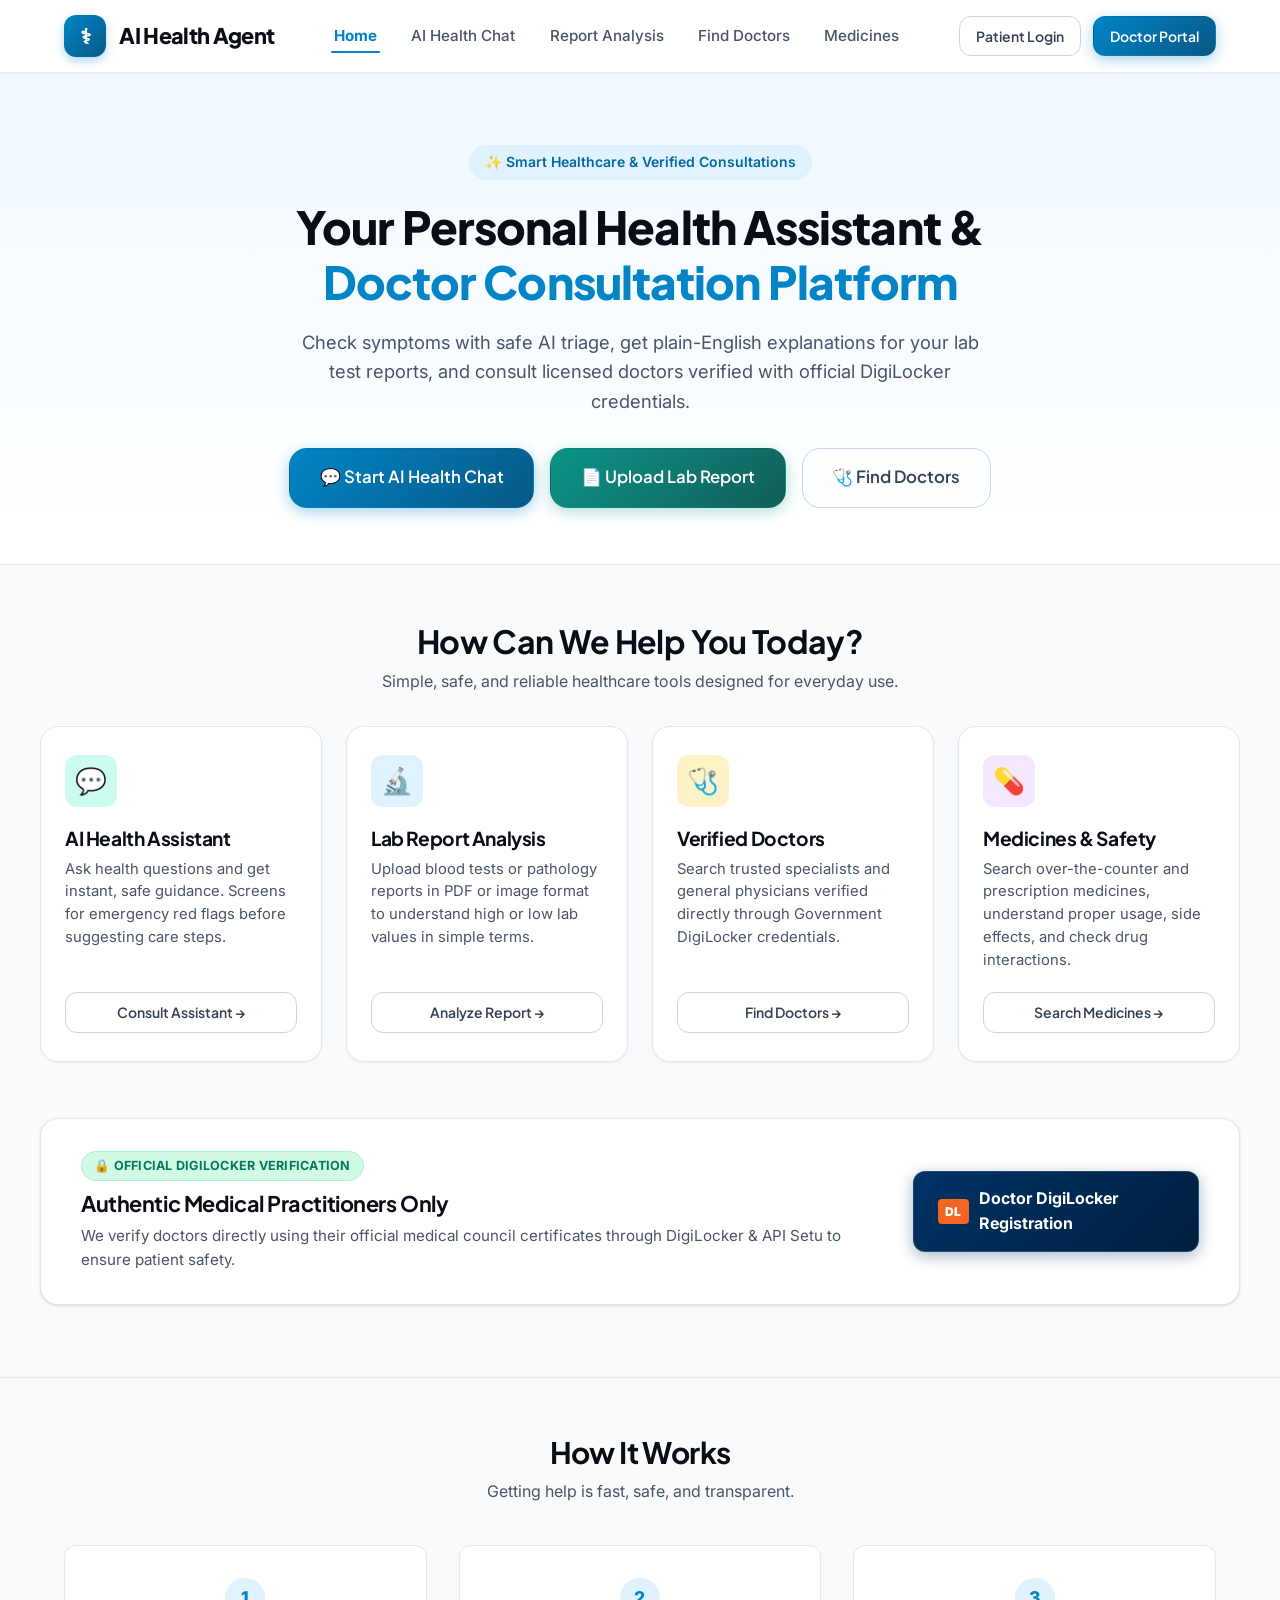
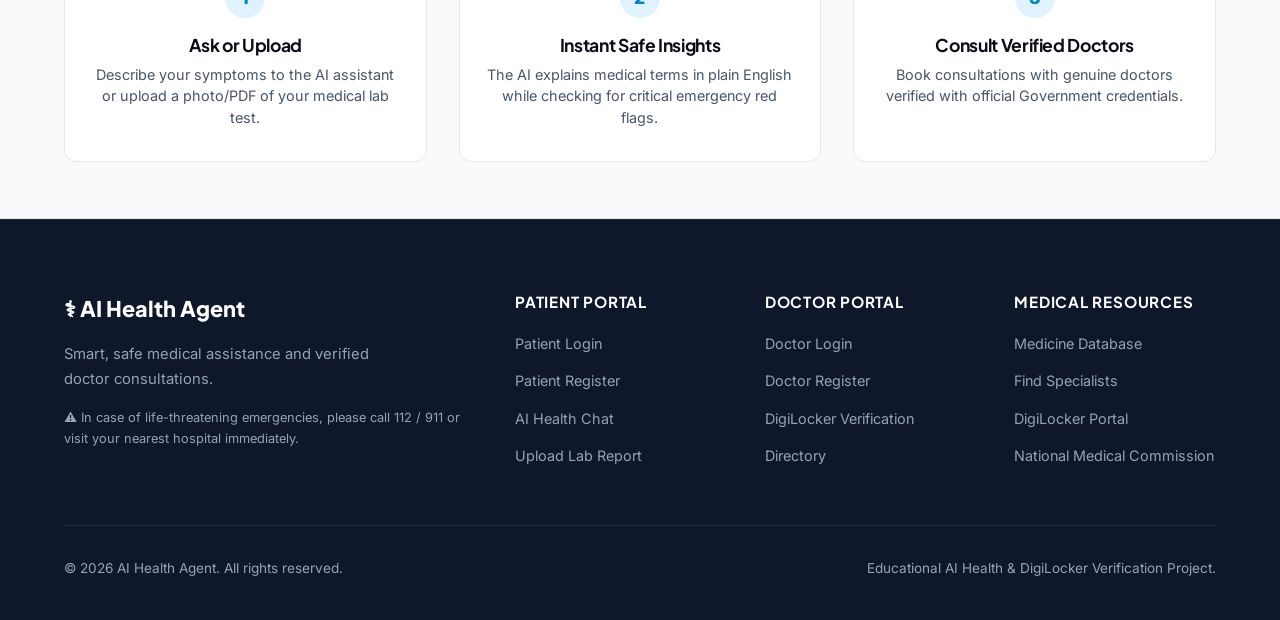
==== commit 08ffb0ca: "Simplify first interface: clean, normal, welcoming healthcare landing page with intuitive cards and " ====
--- a/frontend/index.html
+++ b/frontend/index.html
@@ -3,18 +3,176 @@
 <head>
   <meta charset="UTF-8">
   <meta name="viewport" content="width=device-width, initial-scale=1.0">
-  <title>AI Health Agent — Intelligent Medical Guidance & Doctor Verification</title>
+  <title>AI Health Agent — Smart Healthcare & Doctor Consultations</title>
   <link rel="stylesheet" href="css/style.css">
+  <style>
+    /* Clean, Normal Hero & Services layout */
+    .hero-normal {
+      padding: 4.5rem 0 3.5rem;
+      text-align: center;
+      background: linear-gradient(180deg, #f0f9ff 0%, #ffffff 100%);
+      border-bottom: 1px solid var(--slate-200);
+    }
+    .hero-normal-badge {
+      display: inline-flex;
+      align-items: center;
+      gap: 0.5rem;
+      background: #e0f2fe;
+      color: #0369a1;
+      padding: 0.4rem 1rem;
+      border-radius: var(--radius-full);
+      font-size: 0.875rem;
+      font-weight: 600;
+      margin-bottom: 1.25rem;
+    }
+    .hero-normal h1 {
+      font-size: 2.85rem;
+      color: var(--dark);
+      font-weight: 800;
+      margin-bottom: 1.15rem;
+      line-height: 1.2;
+    }
+    .hero-normal h1 span {
+      color: var(--primary);
+    }
+    .hero-normal p {
+      max-width: 680px;
+      margin: 0 auto 2rem;
+      font-size: 1.15rem;
+      color: var(--slate-600);
+      line-height: 1.6;
+    }
+    .hero-normal-buttons {
+      display: flex;
+      justify-content: center;
+      gap: 1rem;
+      flex-wrap: wrap;
+    }
+
+    /* Clean quick search/services grid */
+    .services-overview {
+      padding: 3.5rem 0;
+    }
+    .services-grid-normal {
+      display: grid;
+      grid-template-columns: repeat(auto-fit, minmax(260px, 1fr));
+      gap: 1.5rem;
+      margin-top: 2rem;
+    }
+    .service-card-normal {
+      background: #ffffff;
+      border: 1px solid var(--slate-200);
+      border-radius: var(--radius-lg);
+      padding: 1.75rem 1.5rem;
+      transition: var(--transition);
+      display: flex;
+      flex-direction: column;
+      box-shadow: var(--shadow-xs);
+    }
+    .service-card-normal:hover {
+      transform: translateY(-4px);
+      box-shadow: var(--shadow-lg);
+      border-color: #bae6fd;
+    }
+    .service-icon-box {
+      width: 3.25rem;
+      height: 3.25rem;
+      border-radius: var(--radius-md);
+      display: flex;
+      align-items: center;
+      justify-content: center;
+      font-size: 1.6rem;
+      margin-bottom: 1.15rem;
+    }
+    .service-card-normal h3 {
+      font-size: 1.2rem;
+      margin-bottom: 0.5rem;
+      color: var(--dark);
+    }
+    .service-card-normal p {
+      color: var(--slate-600);
+      font-size: 0.925rem;
+      line-height: 1.55;
+      flex-grow: 1;
+      margin-bottom: 1.25rem;
+    }
+
+    /* How It Works Normal */
+    .how-it-works {
+      padding: 3.5rem 0;
+      background: #f8fafc;
+      border-top: 1px solid var(--slate-200);
+      border-bottom: 1px solid var(--slate-200);
+    }
+    .steps-row {
+      display: grid;
+      grid-template-columns: repeat(auto-fit, minmax(240px, 1fr));
+      gap: 2rem;
+      margin-top: 2.5rem;
+    }
+    .step-box {
+      background: #ffffff;
+      padding: 2rem 1.5rem;
+      border-radius: var(--radius-md);
+      border: 1px solid var(--slate-200);
+      text-align: center;
+    }
+    .step-num {
+      width: 2.5rem;
+      height: 2.5rem;
+      background: var(--primary-light);
+      color: var(--primary);
+      font-weight: 800;
+      font-size: 1.1rem;
+      border-radius: var(--radius-full);
+      display: flex;
+      align-items: center;
+      justify-content: center;
+      margin: 0 auto 1rem;
+    }
+    .step-box h4 {
+      font-size: 1.1rem;
+      margin-bottom: 0.5rem;
+      color: var(--dark);
+    }
+    .step-box p {
+      font-size: 0.9rem;
+      color: var(--slate-600);
+      line-height: 1.5;
+    }
+
+    /* Trust banner */
+    .trust-banner-normal {
+      background: #ffffff;
+      border: 1px solid var(--slate-200);
+      border-radius: var(--radius-lg);
+      padding: 2rem 2.5rem;
+      margin: 3.5rem auto 1rem;
+      display: flex;
+      align-items: center;
+      justify-content: space-between;
+      gap: 2rem;
+      box-shadow: var(--shadow-sm);
+    }
+    .trust-content h3 {
+      font-size: 1.35rem;
+      margin-bottom: 0.4rem;
+    }
+    .trust-content p {
+      color: var(--slate-600);
+      font-size: 0.95rem;
+      line-height: 1.6;
+    }
+
+    @media (max-width: 768px) {
+      .hero-normal h1 { font-size: 2.2rem; }
+      .trust-banner-normal { flex-direction: column; text-align: center; padding: 1.75rem; }
+    }
+  </style>
 </head>
 <body>
 
-  <!-- Emergency Warning Bar -->
-  <div class="emergency-banner">
-    <span class="pulse-dot"></span>
-    ⚠️ In case of life-threatening medical emergencies (severe chest pain, difficulty breathing, stroke symptoms), call 112 / 911 immediately.
-  </div>
-
-  <!-- Navigation -->
+  <!-- Clean, Normal Header -->
   <header class="navbar">
     <div class="container nav-content">
       <a href="index.html" class="brand-logo">
@@ -39,144 +197,128 @@
     </div>
   </header>
 
-  <!-- Hero Section -->
-  <section class="hero-section">
+  <!-- Clean Normal Hero Section -->
+  <section class="hero-normal">
     <div class="container">
-      <div class="hero-badge">
-        <span class="pulse-indicator green"></span> Verified Doctor Network with DigiLocker Integration
-      </div>
-      <h1 class="hero-title">
-        Intelligent Medical Guidance &<br><span>Trusted Healthcare Access</span>
+      <div class="hero-normal-badge">
+        ✨ Smart Healthcare & Verified Consultations
+      </div>
+      <h1>
+        Your Personal Health Assistant &<br><span>Doctor Consultation Platform</span>
       </h1>
-      <p class="hero-subtitle">
-        Understand your medical reports in plain English, screen symptoms with safe AI triage, and book consultations with genuine medical practitioners verified via DigiLocker.
+      <p>
+        Check symptoms with safe AI triage, get plain-English explanations for your lab test reports, and consult licensed doctors verified with official DigiLocker credentials.
       </p>
 
-      <div class="hero-ctas">
-        <a href="patient-register.html" class="btn btn-primary btn-lg">
-          👤 Get Started as Patient
+      <div class="hero-normal-buttons">
+        <a href="health-chat.html" class="btn btn-primary btn-lg">
+          💬 Start AI Health Chat
         </a>
-        <a href="doctor-register.html" class="btn btn-secondary btn-lg">
-          🩺 Join as Verified Doctor
+        <a href="report-analysis.html" class="btn btn-secondary btn-lg">
+          📄 Upload Lab Report
         </a>
-        <a href="health-chat.html" class="btn btn-outline btn-lg">
-          💬 Try AI Health Consultation
+        <a href="doctor-search.html" class="btn btn-outline btn-lg">
+          🩺 Find Doctors
         </a>
       </div>
     </div>
   </section>
 
-  <!-- Presentation Stats Banner -->
-  <div class="container">
-    <div class="stats-banner">
-      <div class="stat-item">
-        <div class="stat-number">500+</div>
-        <div class="stat-label">Verified Doctors</div>
-      </div>
-      <div class="stat-item">
-        <div class="stat-number">100%</div>
-        <div class="stat-label">DigiLocker Authenticated</div>
-      </div>
-      <div class="stat-item">
-        <div class="stat-number">12,500+</div>
-        <div class="stat-label">Lab Reports Analyzed</div>
-      </div>
-      <div class="stat-item">
-        <div class="stat-number">&lt; 2s</div>
-        <div class="stat-label">Emergency Triage Latency</div>
-      </div>
-    </div>
-  </div>
-
-  <!-- DigiLocker Spotlight Section -->
-  <section class="container">
-    <div class="verification-spotlight">
-      <div class="spotlight-content">
-        <div class="spotlight-badge">Official Credential Verification</div>
-        <h2 class="spotlight-title">DigiLocker Authenticated Doctors</h2>
-        <p class="spotlight-desc">
-          We do not rely on unverifiable PDF uploads. Every registered doctor fetches and shares their official medical council registration certificate directly through DigiLocker and API Setu. This prevents credential forgery and safeguards patient care.
-        </p>
+  <!-- Services Grid -->
+  <section class="services-overview container">
+    <div style="text-align: center; max-width: 600px; margin: 0 auto;">
+      <h2 style="font-size: 2rem; margin-bottom: 0.5rem;">How Can We Help You Today?</h2>
+      <p style="color: var(--slate-600);">Simple, safe, and reliable healthcare tools designed for everyday use.</p>
+    </div>
+
+    <div class="services-grid-normal">
+      <!-- 1: AI Chat -->
+      <div class="service-card-normal">
+        <div class="service-icon-box icon-teal">💬</div>
+        <h3>AI Health Assistant</h3>
+        <p>Ask health questions and get instant, safe guidance. Screens for emergency red flags before suggesting care steps.</p>
+        <a href="health-chat.html" class="btn btn-outline btn-sm">Consult Assistant →</a>
+      </div>
+
+      <!-- 2: Report Analysis -->
+      <div class="service-card-normal">
+        <div class="service-icon-box icon-blue">🔬</div>
+        <h3>Lab Report Analysis</h3>
+        <p>Upload blood tests or pathology reports in PDF or image format to understand high or low lab values in simple terms.</p>
+        <a href="report-analysis.html" class="btn btn-outline btn-sm">Analyze Report →</a>
+      </div>
+
+      <!-- 3: Find Doctors -->
+      <div class="service-card-normal">
+        <div class="service-icon-box icon-amber">🩺</div>
+        <h3>Verified Doctors</h3>
+        <p>Search trusted specialists and general physicians verified directly through Government DigiLocker credentials.</p>
+        <a href="doctor-search.html" class="btn btn-outline btn-sm">Find Doctors →</a>
+      </div>
+
+      <!-- 4: Medicines -->
+      <div class="service-card-normal">
+        <div class="service-icon-box icon-purple">💊</div>
+        <h3>Medicines & Safety</h3>
+        <p>Search over-the-counter and prescription medicines, understand proper usage, side effects, and check drug interactions.</p>
+        <a href="medicine-search.html" class="btn btn-outline btn-sm">Search Medicines →</a>
+      </div>
+    </div>
+
+    <!-- DigiLocker Credential Trust Banner -->
+    <div class="trust-banner-normal">
+      <div class="trust-content">
+        <span class="status-pill verified" style="margin-bottom:0.6rem;">🔒 Official DigiLocker Verification</span>
+        <h3>Authentic Medical Practitioners Only</h3>
+        <p>We verify doctors directly using their official medical council certificates through DigiLocker & API Setu to ensure patient safety.</p>
       </div>
       <div>
-        <a href="doctor-register.html" class="btn-digilocker" style="font-size:1.05rem; padding:1rem 2rem;">
+        <a href="doctor-register.html" class="btn-digilocker">
           <span class="digilocker-emblem">DL</span> Doctor DigiLocker Registration
         </a>
       </div>
     </div>
   </section>
 
-  <!-- Features Section -->
-  <section class="features-section">
+  <!-- Simple How It Works Section -->
+  <section class="how-it-works">
     <div class="container">
-      <div class="section-header">
-        <div class="section-tag">Core Capabilities</div>
-        <h2 class="section-title">Comprehensive AI Healthcare Solutions</h2>
-        <p class="section-desc">Designed with rigorous medical safety principles, patient privacy consent, and seamless doctor collaboration.</p>
-      </div>
-
-      <div class="features-grid">
-        <!-- Feature 1: Report Analysis -->
-        <div class="feature-card">
-          <div class="feature-icon-wrapper icon-blue">🔬</div>
-          <h3 class="feature-title">AI Medical Report Analysis</h3>
-          <p class="feature-desc">
-            Upload blood tests, metabolic panels, and scans in PDF or image formats. Extracted values are compared to standard intervals and explained in clear, non-diagnostic English.
-          </p>
-          <a href="report-analysis.html" style="display:inline-block; margin-top:1rem; font-weight:600;">Analyze Report →</a>
-        </div>
-
-        <!-- Feature 2: Conversational Triage -->
-        <div class="feature-card">
-          <div class="feature-icon-wrapper icon-teal">💬</div>
-          <h3 class="feature-title">Conversational AI Health Chat</h3>
-          <p class="feature-desc">
-            Ask symptom questions and receive safe triage guidance. The assistant actively screens for emergency red flags before recommending self-care or doctor consultation.
-          </p>
-          <a href="health-chat.html" style="display:inline-block; margin-top:1rem; font-weight:600;">Consult Assistant →</a>
-        </div>
-
-        <!-- Feature 3: Verified Doctor Search -->
-        <div class="feature-card">
-          <div class="feature-icon-wrapper icon-amber">🩺</div>
-          <h3 class="feature-title">Find Verified Doctors</h3>
-          <p class="feature-desc">
-            Search cardiologists, endocrinologists, and general physicians by council, specialty, and location. Book live appointments and securely share reports with explicit consent.
-          </p>
-          <a href="doctor-search.html" style="display:inline-block; margin-top:1rem; font-weight:600;">Search Doctors →</a>
-        </div>
-
-        <!-- Feature 4: Medicine Compendium -->
-        <div class="feature-card">
-          <div class="feature-icon-wrapper icon-purple">💊</div>
-          <h3 class="feature-title">Medicines & Interaction Checker</h3>
-          <p class="feature-desc">
-            Access authoritative drug uses, contraindications, and precautions. Check pairwise combinations for dangerous interactions and browse verified pharmacy partners.
-          </p>
-          <a href="medicine-search.html" style="display:inline-block; margin-top:1rem; font-weight:600;">Search Medicines →</a>
-        </div>
-      </div>
-
-      <!-- Legal and Medical Disclaimer -->
-      <div class="disclaimer-card">
-        <div class="disclaimer-title">
-          ⚖️ Mandatory Health & AI Safety Disclaimer
-        </div>
-        <div class="disclaimer-text">
-          AI Health Agent is designed for informational, educational, and workflow support purposes only. It does NOT provide formal medical diagnoses, generate prescription drug orders, or replace in-person consultation with a qualified, licensed medical practitioner. In emergency situations, seek immediate professional emergency medical care.
+      <div style="text-align:center; max-width: 600px; margin: 0 auto;">
+        <h2 style="font-size: 1.85rem; margin-bottom: 0.5rem;">How It Works</h2>
+        <p style="color: var(--slate-600);">Getting help is fast, safe, and transparent.</p>
+      </div>
+
+      <div class="steps-row">
+        <div class="step-box">
+          <div class="step-num">1</div>
+          <h4>Ask or Upload</h4>
+          <p>Describe your symptoms to the AI assistant or upload a photo/PDF of your medical lab test.</p>
+        </div>
+        <div class="step-box">
+          <div class="step-num">2</div>
+          <h4>Instant Safe Insights</h4>
+          <p>The AI explains medical terms in plain English while checking for critical emergency red flags.</p>
+        </div>
+        <div class="step-box">
+          <div class="step-num">3</div>
+          <h4>Consult Verified Doctors</h4>
+          <p>Book consultations with genuine doctors verified with official Government credentials.</p>
         </div>
       </div>
     </div>
   </section>
 
-  <!-- Footer -->
+  <!-- Clean Footer -->
   <footer class="footer">
     <div class="container">
       <div class="footer-grid">
         <div>
           <div class="footer-brand">⚕ AI Health Agent</div>
           <p class="footer-text">
-            Connecting patients, verified medical practitioners, and safe AI assistance with DigiLocker authentication and Oracle SQL architecture.
+            Smart, safe medical assistance and verified doctor consultations.
+          </p>
+          <p style="font-size:0.8rem; color:#94a3b8; margin-top:1rem;">
+            ⚠️ In case of life-threatening emergencies, please call 112 / 911 or visit your nearest hospital immediately.
           </p>
         </div>
         <div>
@@ -201,7 +343,7 @@
           <h4 class="footer-col-title">Medical Resources</h4>
           <ul class="footer-links">
             <li><a href="medicine-search.html">Medicine Database</a></li>
-            <li><a href="medicine-search.html">Drug Interaction Tool</a></li>
+            <li><a href="doctor-search.html">Find Specialists</a></li>
             <li><a href="https://digitallocker.gov.in" target="_blank" rel="noopener">DigiLocker Portal</a></li>
             <li><a href="https://www.nmc.org.in" target="_blank" rel="noopener">National Medical Commission</a></li>
           </ul>
@@ -209,8 +351,8 @@
       </div>
 
       <div class="footer-bottom">
-        <div>&copy; 2026 AI Health Agent. All rights reserved. Secure Health Information Processing.</div>
-        <div>Engineered with Python, Flask, Oracle SQL & DigiLocker Gateway.</div>
+        <div>&copy; 2026 AI Health Agent. All rights reserved.</div>
+        <div>Educational AI Health & DigiLocker Verification Project.</div>
       </div>
     </div>
   </footer>
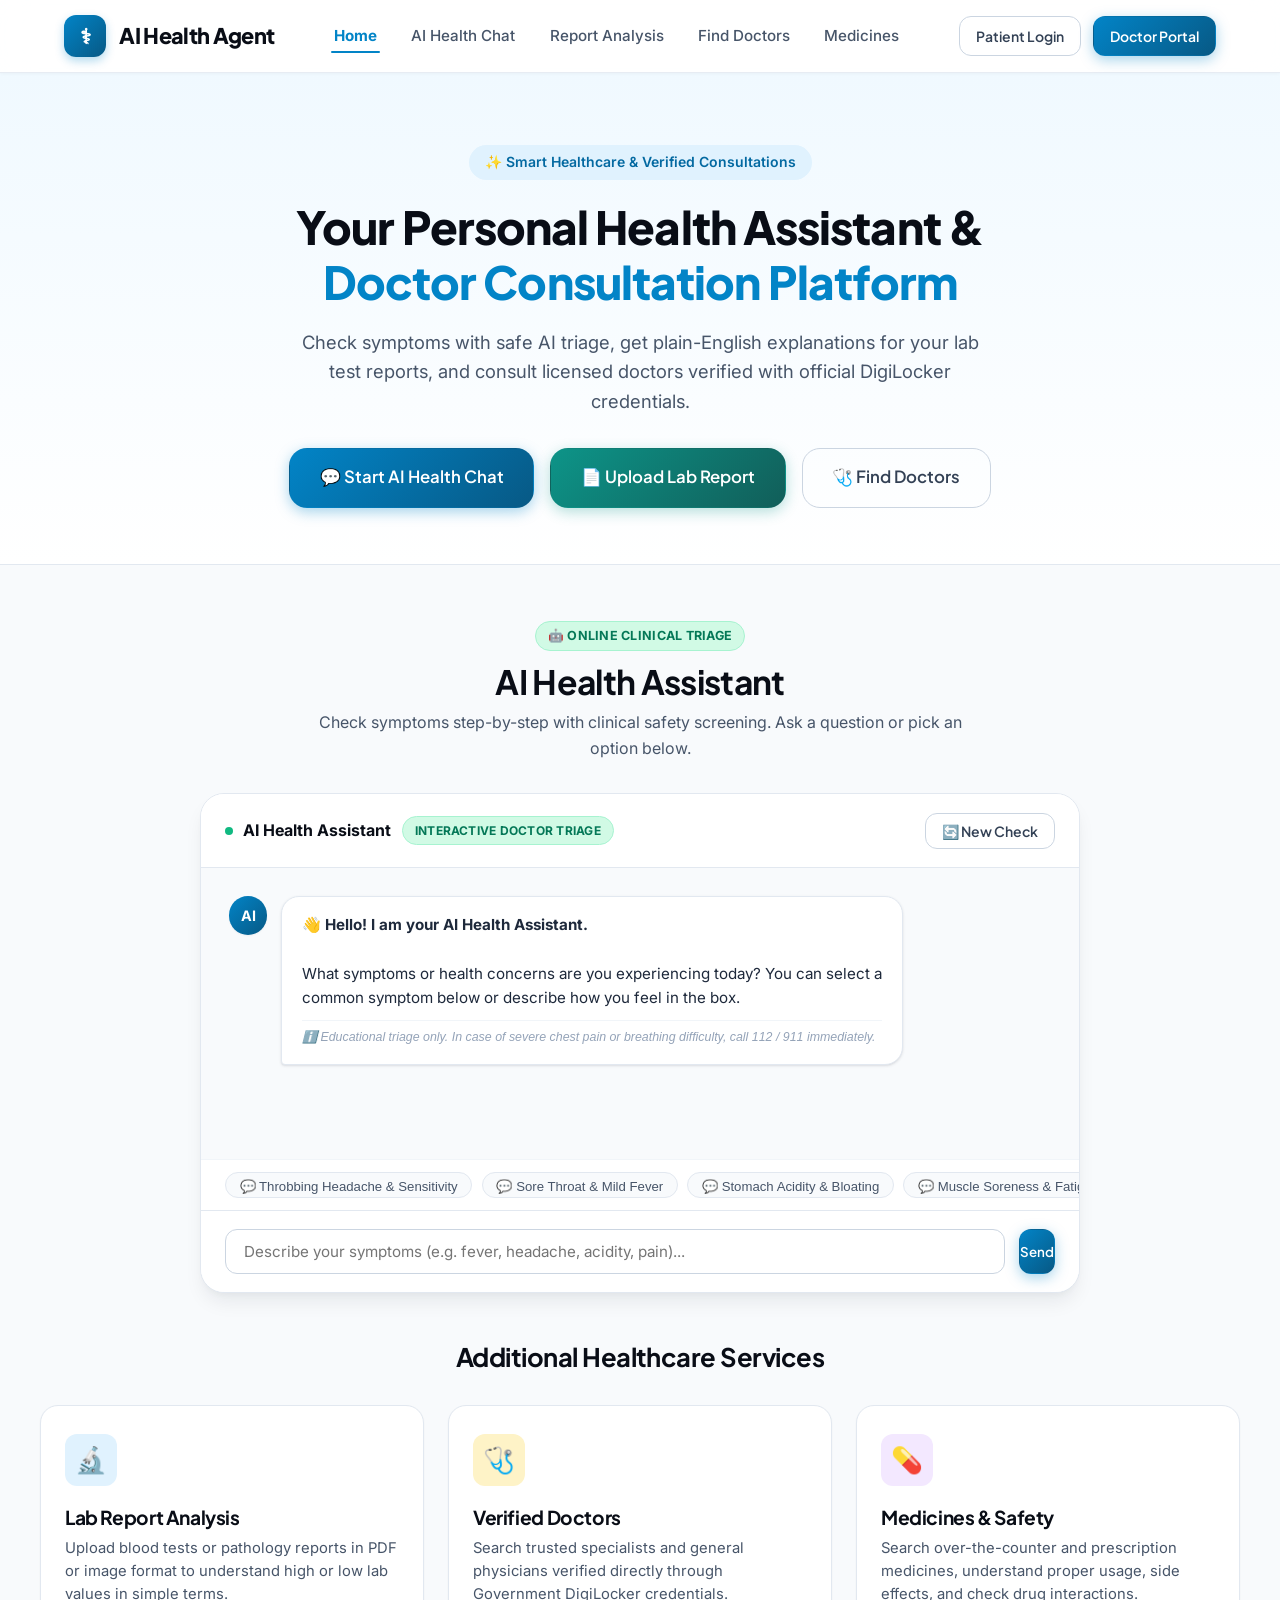
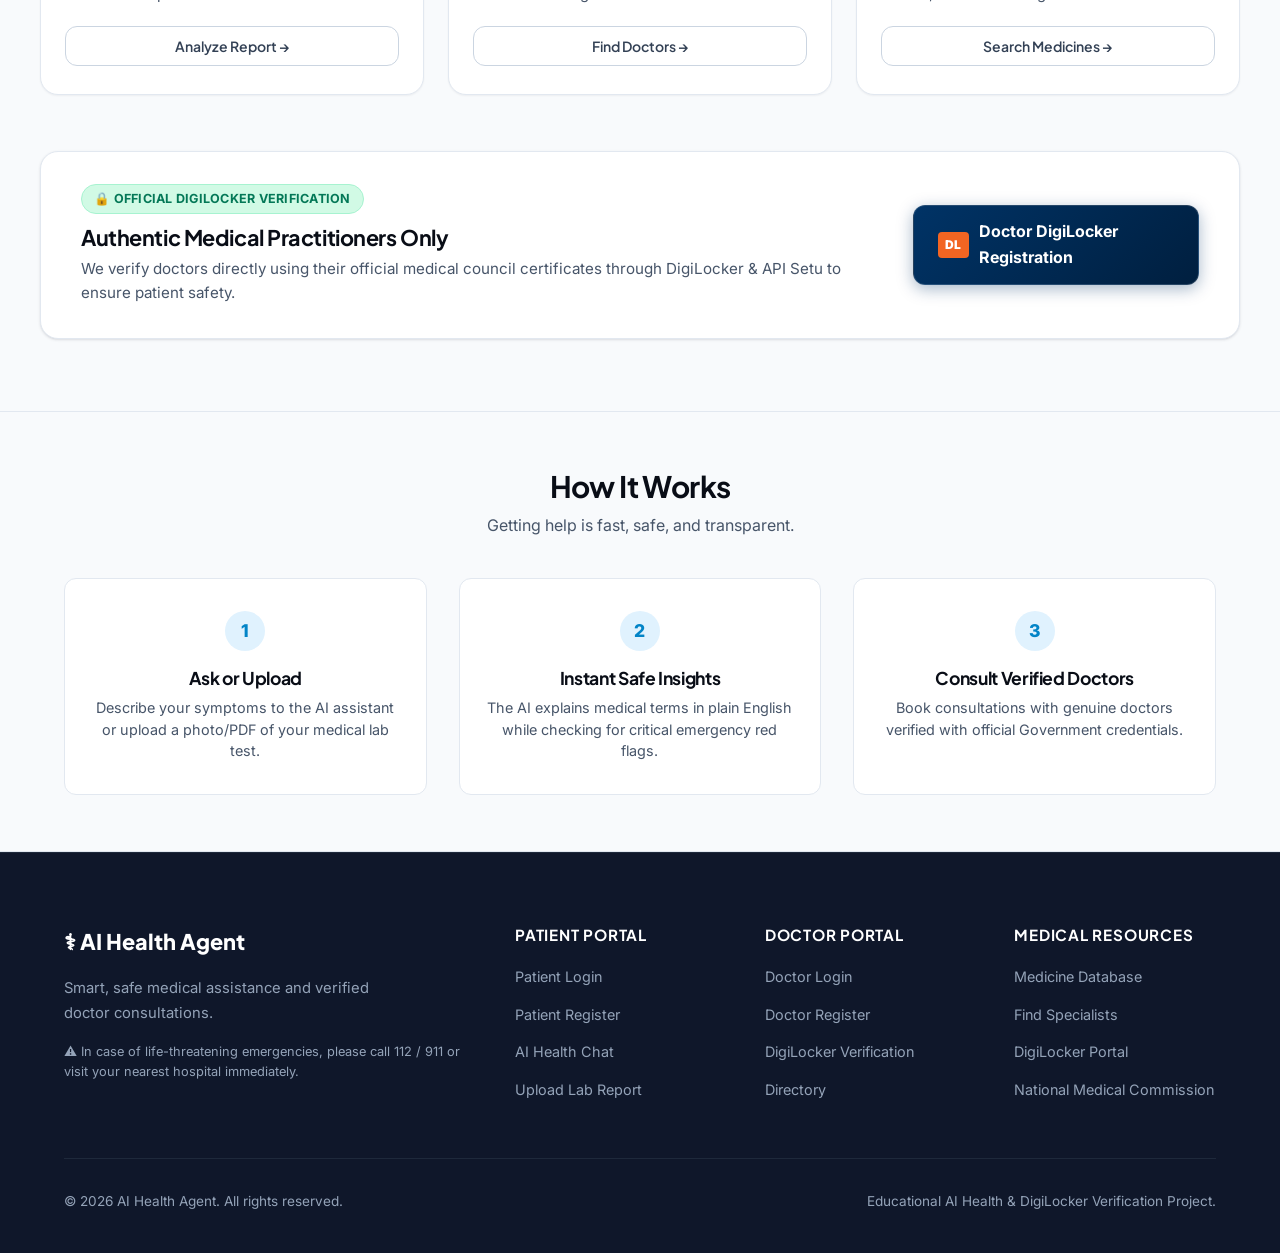
==== commit db0f6d69: "Embed interactive live AI Health Assistant directly on home page where AI health chat is located, as" ====
--- a/frontend/index.html
+++ b/frontend/index.html
@@ -5,6 +5,7 @@
   <meta name="viewport" content="width=device-width, initial-scale=1.0">
   <title>AI Health Agent — Smart Healthcare & Doctor Consultations</title>
   <link rel="stylesheet" href="css/style.css">
+  <link rel="stylesheet" href="css/dashboard.css">
   <style>
     /* Clean, Normal Hero & Services layout */
     .hero-normal {
@@ -224,23 +225,74 @@
     </div>
   </section>
 
-  <!-- Services Grid -->
+  <!-- Services Grid & Embedded AI Chat -->
   <section class="services-overview container">
-    <div style="text-align: center; max-width: 600px; margin: 0 auto;">
-      <h2 style="font-size: 2rem; margin-bottom: 0.5rem;">How Can We Help You Today?</h2>
-      <p style="color: var(--slate-600);">Simple, safe, and reliable healthcare tools designed for everyday use.</p>
-    </div>
-
-    <div class="services-grid-normal">
-      <!-- 1: AI Chat -->
-      <div class="service-card-normal">
-        <div class="service-icon-box icon-teal">💬</div>
-        <h3>AI Health Assistant</h3>
-        <p>Ask health questions and get instant, safe guidance. Screens for emergency red flags before suggesting care steps.</p>
-        <a href="health-chat.html" class="btn btn-outline btn-sm">Consult Assistant →</a>
-      </div>
-
-      <!-- 2: Report Analysis -->
+    <div style="text-align: center; max-width: 650px; margin: 0 auto 2rem;">
+      <span class="status-pill verified" style="margin-bottom:0.6rem;">🤖 Online Clinical Triage</span>
+      <h2 style="font-size: 2.1rem; margin-bottom: 0.5rem;">AI Health Assistant</h2>
+      <p style="color: var(--slate-600);">Check symptoms step-by-step with clinical safety screening. Ask a question or pick an option below.</p>
+    </div>
+
+    <!-- Live Embedded AI Chat Window -->
+    <div class="chat-container" id="chat-container-card" style="max-width: 880px; margin: 0 auto 3rem; box-shadow: var(--shadow-lg); border-radius: var(--radius-xl); height: 500px;">
+      <div class="chat-header">
+        <div style="display:flex; align-items:center; gap:0.65rem;">
+          <span class="pulse-indicator green"></span>
+          <strong style="color: var(--dark);">AI Health Assistant</strong>
+          <span class="status-pill verified" style="font-size:0.75rem;">Interactive Doctor Triage</span>
+        </div>
+        <div>
+          <button onclick="HealthChat.sendMessage('Clear and restart session')" class="btn btn-outline btn-sm">
+            🔄 New Check
+          </button>
+        </div>
+      </div>
+
+      <div class="chat-messages" id="chat-messages-container" style="height: 320px;">
+        <div class="chat-msg ai">
+          <div class="chat-avatar avatar-ai">AI</div>
+          <div class="chat-bubble">
+            <div>
+              👋 <strong>Hello! I am your AI Health Assistant.</strong><br><br>
+              What symptoms or health concerns are you experiencing today? You can select a common symptom below or describe how you feel in the box.
+            </div>
+            <div class="chat-disclaimer">
+              ℹ️ Educational triage only. In case of severe chest pain or breathing difficulty, call 112 / 911 immediately.
+            </div>
+          </div>
+        </div>
+      </div>
+
+      <!-- Quick Symptom Chips -->
+      <div class="chat-quick-chips" id="chat-quick-chips-bar">
+        <button onclick="HealthChat.sendMessage('I have had a throbbing headache and light sensitivity for 6 hours.')" class="quick-chip">
+          💬 Throbbing Headache & Sensitivity
+        </button>
+        <button onclick="HealthChat.sendMessage('I have a persistent sore throat and mild fever.')" class="quick-chip">
+          💬 Sore Throat & Mild Fever
+        </button>
+        <button onclick="HealthChat.sendMessage('I have stomach acidity and bloating after meals.')" class="quick-chip">
+          💬 Stomach Acidity & Bloating
+        </button>
+        <button onclick="HealthChat.sendMessage('I am feeling muscle soreness and body fatigue.')" class="quick-chip">
+          💬 Muscle Soreness & Fatigue
+        </button>
+      </div>
+
+      <!-- Input Bar -->
+      <div class="chat-input-bar">
+        <input type="text" id="chat-user-input" class="chat-input" placeholder="Describe your symptoms (e.g. fever, headache, acidity, pain)...">
+        <button onclick="HealthChat.sendMessage()" class="btn btn-primary">Send</button>
+      </div>
+    </div>
+
+    <!-- More Healthcare Tools Grid -->
+    <div style="text-align: center; max-width: 600px; margin: 0 auto 1.5rem;">
+      <h3 style="font-size: 1.6rem; color: var(--dark);">Additional Healthcare Services</h3>
+    </div>
+
+    <div class="services-grid-normal" style="grid-template-columns: repeat(auto-fit, minmax(280px, 1fr));">
+      <!-- Report Analysis -->
       <div class="service-card-normal">
         <div class="service-icon-box icon-blue">🔬</div>
         <h3>Lab Report Analysis</h3>
@@ -248,7 +300,7 @@
         <a href="report-analysis.html" class="btn btn-outline btn-sm">Analyze Report →</a>
       </div>
 
-      <!-- 3: Find Doctors -->
+      <!-- Find Doctors -->
       <div class="service-card-normal">
         <div class="service-icon-box icon-amber">🩺</div>
         <h3>Verified Doctors</h3>
@@ -256,7 +308,7 @@
         <a href="doctor-search.html" class="btn btn-outline btn-sm">Find Doctors →</a>
       </div>
 
-      <!-- 4: Medicines -->
+      <!-- Medicines -->
       <div class="service-card-normal">
         <div class="service-icon-box icon-purple">💊</div>
         <h3>Medicines & Safety</h3>
@@ -358,5 +410,11 @@
   </footer>
 
   <script src="js/auth.js"></script>
+  <script src="js/health-chat.js"></script>
+  <script>
+    document.addEventListener("DOMContentLoaded", () => {
+      HealthChat.initChat();
+    });
+  </script>
 </body>
 </html>
--- a/frontend/css/dashboard.css
+++ b/frontend/css/dashboard.css
@@ -0,0 +1,538 @@
+/* =============================================================================
+   AI HEALTH AGENT — DASHBOARD DESIGN SYSTEM (dashboard.css)
+   Clean, modern, clinical SaaS aesthetics for Doctor & Patient Portals
+   ============================================================================= */
+
+.dashboard-layout {
+  display: flex;
+  min-height: calc(100vh - 4.5rem - 45px);
+  background-color: #f8fafc;
+}
+
+/* =============================================================================
+   SIDEBAR NAVIGATION
+   ============================================================================= */
+.dashboard-sidebar {
+  width: 270px;
+  background-color: var(--white);
+  border-right: 1px solid var(--slate-200);
+  padding: 1.75rem 1rem;
+  display: flex;
+  flex-direction: column;
+  flex-shrink: 0;
+  box-shadow: var(--shadow-xs);
+}
+.sidebar-user {
+  padding: 0 0.5rem 1.25rem;
+  margin-bottom: 1.25rem;
+  border-bottom: 1px solid var(--slate-100);
+  display: flex;
+  align-items: center;
+  gap: 0.85rem;
+}
+.sidebar-user-avatar {
+  width: 2.75rem;
+  height: 2.75rem;
+  border-radius: var(--radius-md);
+  background: var(--primary-light);
+  color: var(--primary);
+  display: flex;
+  align-items: center;
+  justify-content: center;
+  font-weight: 800;
+  font-size: 1.1rem;
+}
+.sidebar-user-info {
+  flex-grow: 1;
+  overflow: hidden;
+}
+.sidebar-user-name {
+  font-family: var(--font-heading);
+  font-weight: 700;
+  font-size: 0.975rem;
+  color: var(--dark);
+  white-space: nowrap;
+  overflow: hidden;
+  text-overflow: ellipsis;
+}
+.sidebar-user-role {
+  font-size: 0.785rem;
+  font-weight: 600;
+  color: var(--slate-500);
+  margin-top: 0.15rem;
+  display: flex;
+  align-items: center;
+  gap: 0.35rem;
+}
+
+.sidebar-nav {
+  list-style: none;
+  display: flex;
+  flex-direction: column;
+  gap: 0.35rem;
+  flex-grow: 1;
+}
+.sidebar-link {
+  display: flex;
+  align-items: center;
+  gap: 0.85rem;
+  padding: 0.75rem 1rem;
+  color: var(--slate-600);
+  border-radius: var(--radius-md);
+  font-size: 0.925rem;
+  font-weight: 500;
+  cursor: pointer;
+  transition: var(--transition);
+  text-decoration: none;
+}
+.sidebar-link:hover {
+  background-color: var(--slate-100);
+  color: var(--primary);
+  text-decoration: none;
+  transform: translateX(3px);
+}
+.sidebar-link.active {
+  background: #e0f2fe;
+  color: var(--primary);
+  font-weight: 700;
+  box-shadow: inset 3px 0 0 var(--primary);
+}
+.sidebar-icon {
+  font-size: 1.25rem;
+  width: 1.6rem;
+  text-align: center;
+}
+
+/* =============================================================================
+   MAIN CONTENT AREA
+   ============================================================================= */
+.dashboard-main {
+  flex-grow: 1;
+  padding: 2.25rem 2.75rem;
+  background-color: #f8fafc;
+  overflow-y: auto;
+}
+.dashboard-header {
+  display: flex;
+  align-items: center;
+  justify-content: space-between;
+  margin-bottom: 2rem;
+  flex-wrap: wrap;
+  gap: 1.25rem;
+}
+.dashboard-title {
+  font-size: 1.85rem;
+  font-weight: 800;
+  color: var(--dark);
+  letter-spacing: -0.02em;
+}
+.dashboard-subtitle {
+  color: var(--slate-500);
+  font-size: 0.95rem;
+  margin-top: 0.25rem;
+}
+
+/* Dashboard Tabs */
+.dashboard-tab-content {
+  display: none;
+}
+.dashboard-tab-content.active {
+  display: block;
+  animation: tabFadeIn 0.25s cubic-bezier(0.16, 1, 0.3, 1);
+}
+
+@keyframes tabFadeIn {
+  from { opacity: 0; transform: translateY(6px); }
+  to { opacity: 1; transform: translateY(0); }
+}
+
+/* =============================================================================
+   STAT CARDS
+   ============================================================================= */
+.stats-grid {
+  display: grid;
+  grid-template-columns: repeat(auto-fit, minmax(230px, 1fr));
+  gap: 1.35rem;
+  margin-bottom: 2.25rem;
+}
+.stat-card {
+  background: var(--white);
+  padding: 1.5rem 1.6rem;
+  border-radius: var(--radius-lg);
+  border: 1px solid var(--slate-200);
+  box-shadow: var(--shadow-sm);
+  display: flex;
+  align-items: center;
+  justify-content: space-between;
+  transition: var(--transition);
+  position: relative;
+  overflow: hidden;
+}
+.stat-card:hover {
+  transform: translateY(-3px);
+  box-shadow: var(--shadow-md);
+  border-color: #cbd5e1;
+}
+.stat-label {
+  font-size: 0.8rem;
+  color: var(--slate-500);
+  font-weight: 700;
+  text-transform: uppercase;
+  letter-spacing: 0.05em;
+  margin-bottom: 0.35rem;
+}
+.stat-value {
+  font-family: var(--font-heading);
+  font-size: 2rem;
+  font-weight: 800;
+  color: var(--dark);
+  line-height: 1.1;
+}
+.stat-icon {
+  width: 3.25rem;
+  height: 3.25rem;
+  border-radius: var(--radius-md);
+  display: flex;
+  align-items: center;
+  justify-content: center;
+  font-size: 1.6rem;
+  box-shadow: var(--shadow-xs);
+}
+
+/* =============================================================================
+   PANELS & CONTAINERS
+   ============================================================================= */
+.panel {
+  background: var(--white);
+  border-radius: var(--radius-lg);
+  border: 1px solid var(--slate-200);
+  box-shadow: var(--shadow-sm);
+  padding: 2rem;
+  margin-bottom: 2rem;
+  transition: var(--transition);
+}
+.panel-header {
+  display: flex;
+  align-items: center;
+  justify-content: space-between;
+  margin-bottom: 1.5rem;
+  border-bottom: 1px solid var(--slate-100);
+  padding-bottom: 1rem;
+}
+.panel-title {
+  font-family: var(--font-heading);
+  font-size: 1.25rem;
+  font-weight: 700;
+  color: var(--dark);
+  display: flex;
+  align-items: center;
+  gap: 0.6rem;
+}
+
+/* =============================================================================
+   TABLES (Lab Reports & Appointments)
+   ============================================================================= */
+.table-responsive {
+  width: 100%;
+  overflow-x: auto;
+  border-radius: var(--radius-md);
+  border: 1px solid var(--slate-200);
+}
+.data-table {
+  width: 100%;
+  border-collapse: separate;
+  border-spacing: 0;
+  text-align: left;
+  font-size: 0.925rem;
+}
+.data-table th {
+  background-color: #f8fafc;
+  color: var(--slate-700);
+  padding: 0.9rem 1.15rem;
+  font-weight: 700;
+  font-size: 0.8rem;
+  text-transform: uppercase;
+  letter-spacing: 0.05em;
+  border-bottom: 1px solid var(--slate-200);
+}
+.data-table td {
+  padding: 1rem 1.15rem;
+  border-bottom: 1px solid var(--slate-100);
+  vertical-align: middle;
+  color: var(--slate-700);
+}
+.data-table tr:last-child td {
+  border-bottom: none;
+}
+.data-table tr:hover td {
+  background-color: #f1f5f9;
+}
+
+/* =============================================================================
+   DOCTOR VERIFICATION BANNER (DigiLocker Showcase)
+   ============================================================================= */
+.doc-verify-banner {
+  padding: 1.75rem 2rem;
+  border-radius: var(--radius-lg);
+  margin-bottom: 2.25rem;
+  display: flex;
+  align-items: center;
+  justify-content: space-between;
+  gap: 1.75rem;
+  flex-wrap: wrap;
+  box-shadow: var(--shadow-sm);
+  position: relative;
+  overflow: hidden;
+}
+.banner-verified {
+  background: linear-gradient(135deg, #ecfdf5 0%, #d1fae5 100%);
+  border: 1.5px solid #6ee7b7;
+  color: #065f46;
+}
+.banner-pending {
+  background: linear-gradient(135deg, #fffbeb 0%, #fef3c7 100%);
+  border: 1.5px solid #fcd34d;
+  color: #92400e;
+}
+.banner-review {
+  background: linear-gradient(135deg, #eff6ff 0%, #dbeafe 100%);
+  border: 1.5px solid #93c5fd;
+  color: #1e40af;
+}
+.banner-rejected {
+  background: linear-gradient(135deg, #fef2f2 0%, #fee2e2 100%);
+  border: 1.5px solid #fca5a5;
+  color: #991b1b;
+}
+
+/* =============================================================================
+   CHAT ASSISTANT UI
+   ============================================================================= */
+.chat-container {
+  display: flex;
+  flex-direction: column;
+  height: 620px;
+  background: var(--white);
+  border-radius: var(--radius-lg);
+  border: 1px solid var(--slate-200);
+  overflow: hidden;
+  box-shadow: var(--shadow-sm);
+}
+.chat-header {
+  padding: 1.15rem 1.5rem;
+  background-color: var(--white);
+  border-bottom: 1px solid var(--slate-200);
+  display: flex;
+  align-items: center;
+  justify-content: space-between;
+}
+.chat-header-title {
+  display: flex;
+  align-items: center;
+  gap: 0.65rem;
+  font-family: var(--font-heading);
+  font-weight: 700;
+  font-size: 1.05rem;
+  color: var(--dark);
+}
+.chat-messages {
+  flex-grow: 1;
+  padding: 1.75rem;
+  overflow-y: auto;
+  display: flex;
+  flex-direction: column;
+  gap: 1.35rem;
+  background-color: #f8fafc;
+}
+.chat-msg {
+  display: flex;
+  gap: 0.85rem;
+  max-width: 82%;
+  animation: msgSlideIn 0.25s ease-out;
+}
+@keyframes msgSlideIn {
+  from { opacity: 0; transform: translateY(8px); }
+  to { opacity: 1; transform: translateY(0); }
+}
+.chat-msg.patient {
+  align-self: flex-end;
+  flex-direction: row-reverse;
+}
+.chat-msg.ai, .chat-msg.doctor {
+  align-self: flex-start;
+}
+.chat-avatar {
+  width: 2.4rem;
+  height: 2.4rem;
+  border-radius: var(--radius-full);
+  display: flex;
+  align-items: center;
+  justify-content: center;
+  font-weight: 700;
+  font-size: 0.9rem;
+  flex-shrink: 0;
+  box-shadow: var(--shadow-xs);
+}
+.avatar-ai { background: var(--primary-gradient); color: var(--white); }
+.avatar-patient { background: var(--secondary-gradient); color: var(--white); }
+.avatar-doctor { background: linear-gradient(135deg, #7c3aed 0%, #5b21b6 100%); color: var(--white); }
+
+.chat-bubble {
+  padding: 1rem 1.25rem;
+  border-radius: var(--radius-lg);
+  font-size: 0.95rem;
+  line-height: 1.6;
+  box-shadow: var(--shadow-sm);
+  position: relative;
+}
+.patient .chat-bubble {
+  background: var(--primary-gradient);
+  color: var(--white);
+  border-bottom-right-radius: 4px;
+}
+.ai .chat-bubble {
+  background-color: var(--white);
+  border: 1px solid var(--slate-200);
+  color: var(--slate-800);
+  border-bottom-left-radius: 4px;
+}
+.doctor .chat-bubble {
+  background-color: #f5f3ff;
+  border: 1px solid #ddd6fe;
+  color: #4c1d95;
+  border-bottom-left-radius: 4px;
+}
+.chat-disclaimer {
+  font-size: 0.775rem;
+  color: var(--slate-400);
+  margin-top: 0.6rem;
+  border-top: 1px solid var(--slate-100);
+  padding-top: 0.45rem;
+  font-style: italic;
+}
+
+.chat-quick-chips {
+  padding: 0.75rem 1.5rem;
+  background: var(--white);
+  border-top: 1px solid var(--slate-100);
+  display: flex;
+  gap: 0.6rem;
+  overflow-x: auto;
+}
+.quick-chip {
+  padding: 0.35rem 0.85rem;
+  background-color: var(--slate-50);
+  border: 1px solid var(--slate-200);
+  border-radius: var(--radius-full);
+  font-size: 0.825rem;
+  font-weight: 500;
+  color: var(--slate-600);
+  cursor: pointer;
+  white-space: nowrap;
+  transition: var(--transition);
+}
+.quick-chip:hover {
+  background-color: #e0f2fe;
+  border-color: #bae6fd;
+  color: var(--primary);
+  transform: translateY(-1px);
+}
+
+.chat-input-bar {
+  padding: 1.15rem 1.5rem;
+  background-color: var(--white);
+  border-top: 1px solid var(--slate-200);
+  display: flex;
+  gap: 0.85rem;
+}
+.chat-input {
+  flex-grow: 1;
+  padding: 0.75rem 1.15rem;
+  border: 1px solid var(--slate-300);
+  border-radius: var(--radius-md);
+  outline: none;
+  font-family: inherit;
+  font-size: 0.95rem;
+  transition: var(--transition);
+}
+.chat-input:focus {
+  border-color: var(--primary);
+  box-shadow: 0 0 0 3px rgba(2, 132, 199, 0.15);
+}
+
+/* =============================================================================
+   MODAL WINDOWS
+   ============================================================================= */
+.modal-overlay {
+  display: none;
+  position: fixed;
+  inset: 0;
+  background-color: rgba(9, 13, 22, 0.65);
+  backdrop-filter: blur(6px);
+  -webkit-backdrop-filter: blur(6px);
+  z-index: 1000;
+  align-items: center;
+  justify-content: center;
+  padding: 1.5rem;
+}
+.modal-overlay.active {
+  display: flex;
+  animation: modalFade 0.2s ease-out;
+}
+@keyframes modalFade {
+  from { opacity: 0; transform: scale(0.97); }
+  to { opacity: 1; transform: scale(1); }
+}
+.modal-card {
+  background: var(--white);
+  border-radius: var(--radius-xl);
+  max-width: 580px;
+  width: 100%;
+  max-height: 90vh;
+  overflow-y: auto;
+  box-shadow: var(--shadow-xl);
+  border: 1px solid var(--slate-200);
+}
+.modal-header {
+  padding: 1.35rem 1.75rem;
+  border-bottom: 1px solid var(--slate-100);
+  display: flex;
+  align-items: center;
+  justify-content: space-between;
+}
+.modal-title {
+  font-family: var(--font-heading);
+  font-size: 1.25rem;
+  font-weight: 700;
+  color: var(--dark);
+}
+.modal-close {
+  background: none;
+  border: none;
+  font-size: 1.6rem;
+  color: var(--slate-400);
+  cursor: pointer;
+  transition: var(--transition);
+}
+.modal-close:hover {
+  color: var(--dark);
+  transform: rotate(90deg);
+}
+.modal-body {
+  padding: 1.75rem;
+}
+.modal-footer {
+  padding: 1.15rem 1.75rem;
+  border-top: 1px solid var(--slate-100);
+  display: flex;
+  justify-content: flex-end;
+  gap: 0.85rem;
+}
+
+/* Responsive Dashboard Layout */
+@media (max-width: 900px) {
+  .dashboard-layout { flex-direction: column; }
+  .dashboard-sidebar { width: 100%; border-right: none; border-bottom: 1px solid var(--slate-200); }
+  .sidebar-nav { flex-direction: row; overflow-x: auto; padding-bottom: 0.5rem; }
+  .dashboard-main { padding: 1.75rem 1.25rem; }
+}
